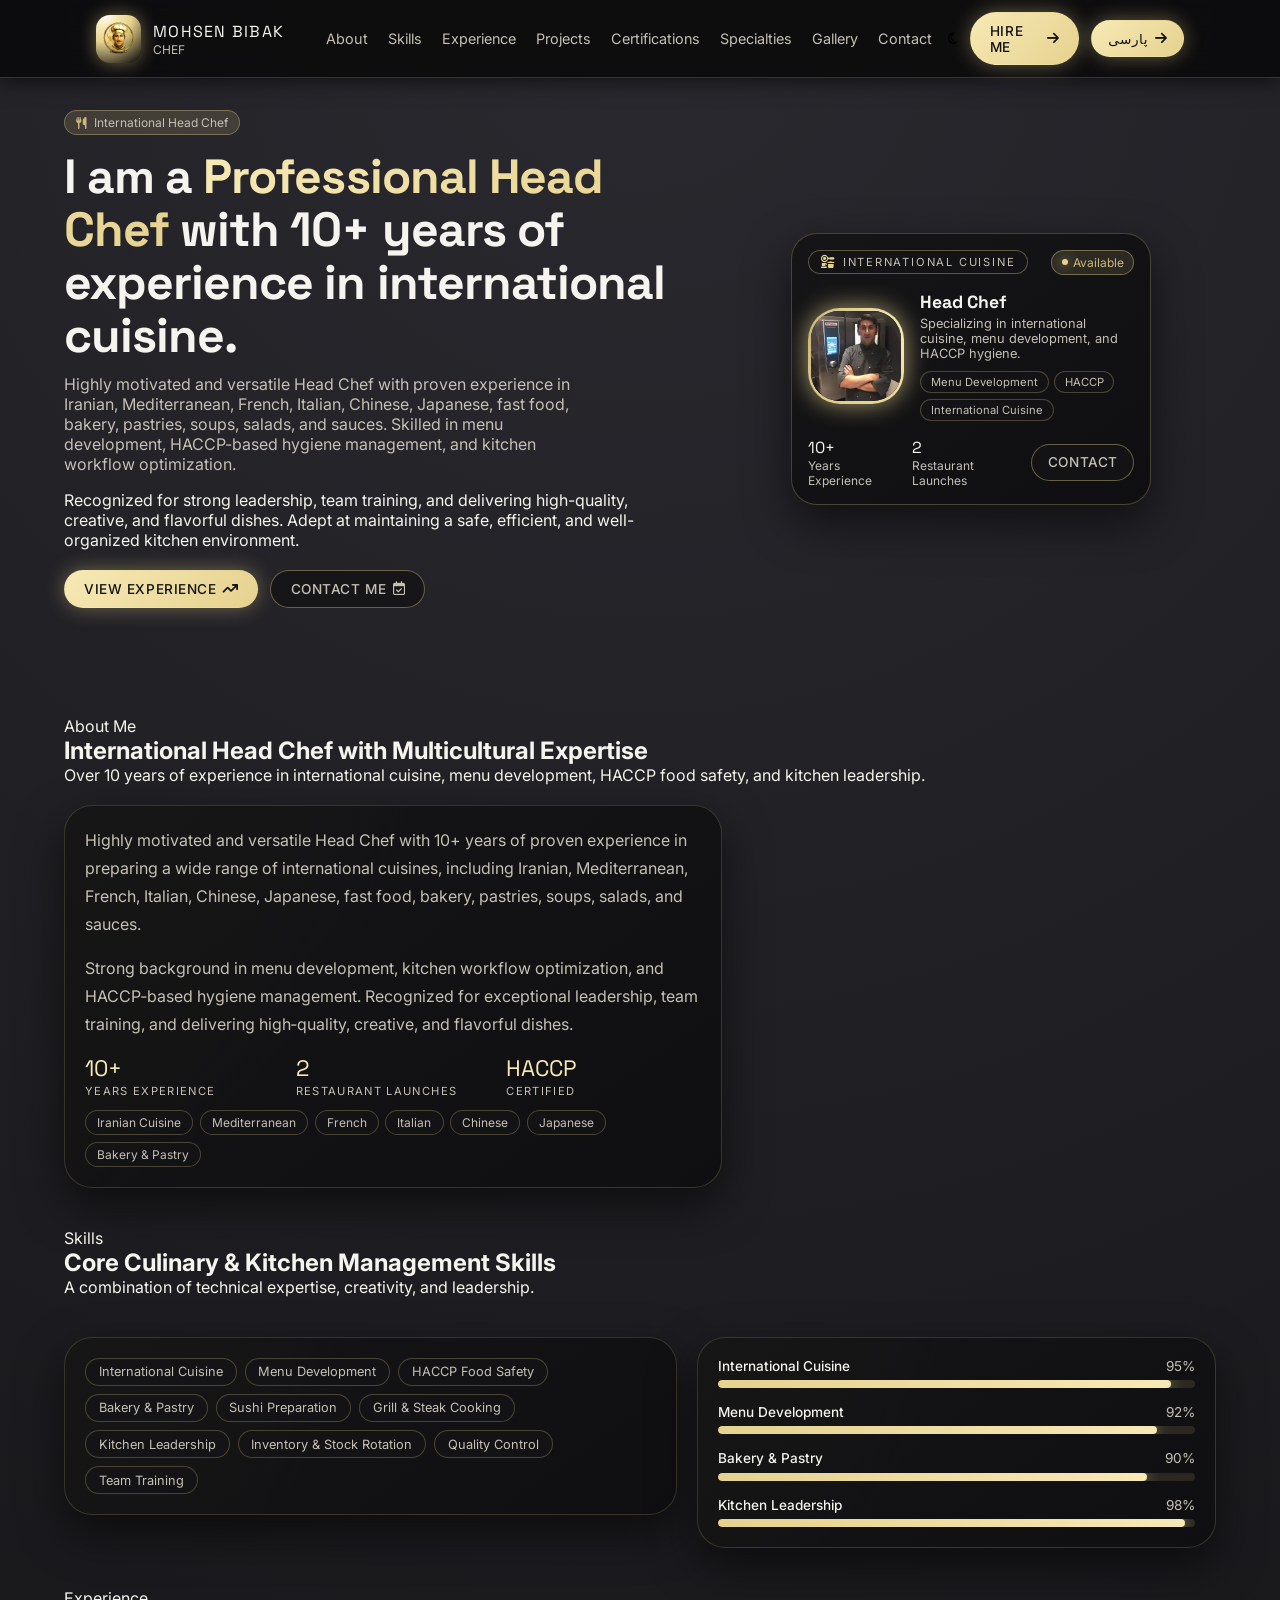
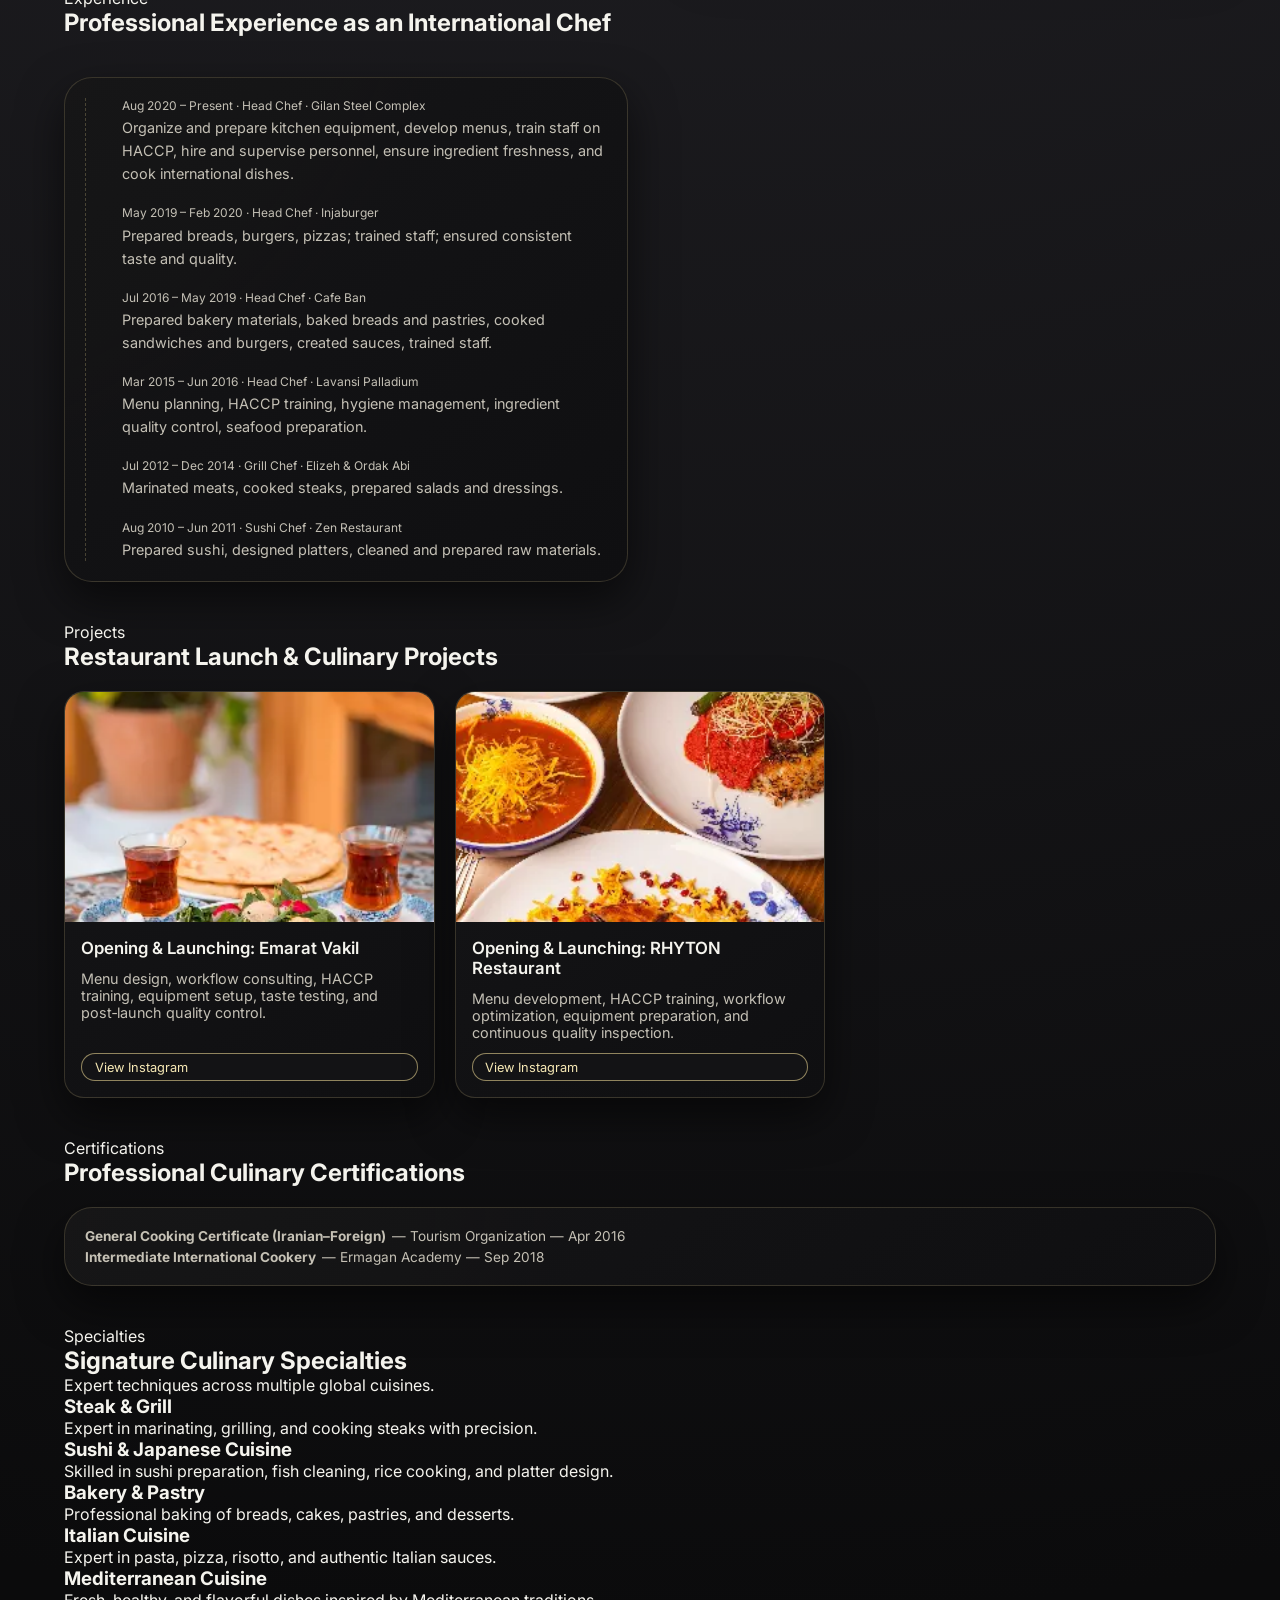
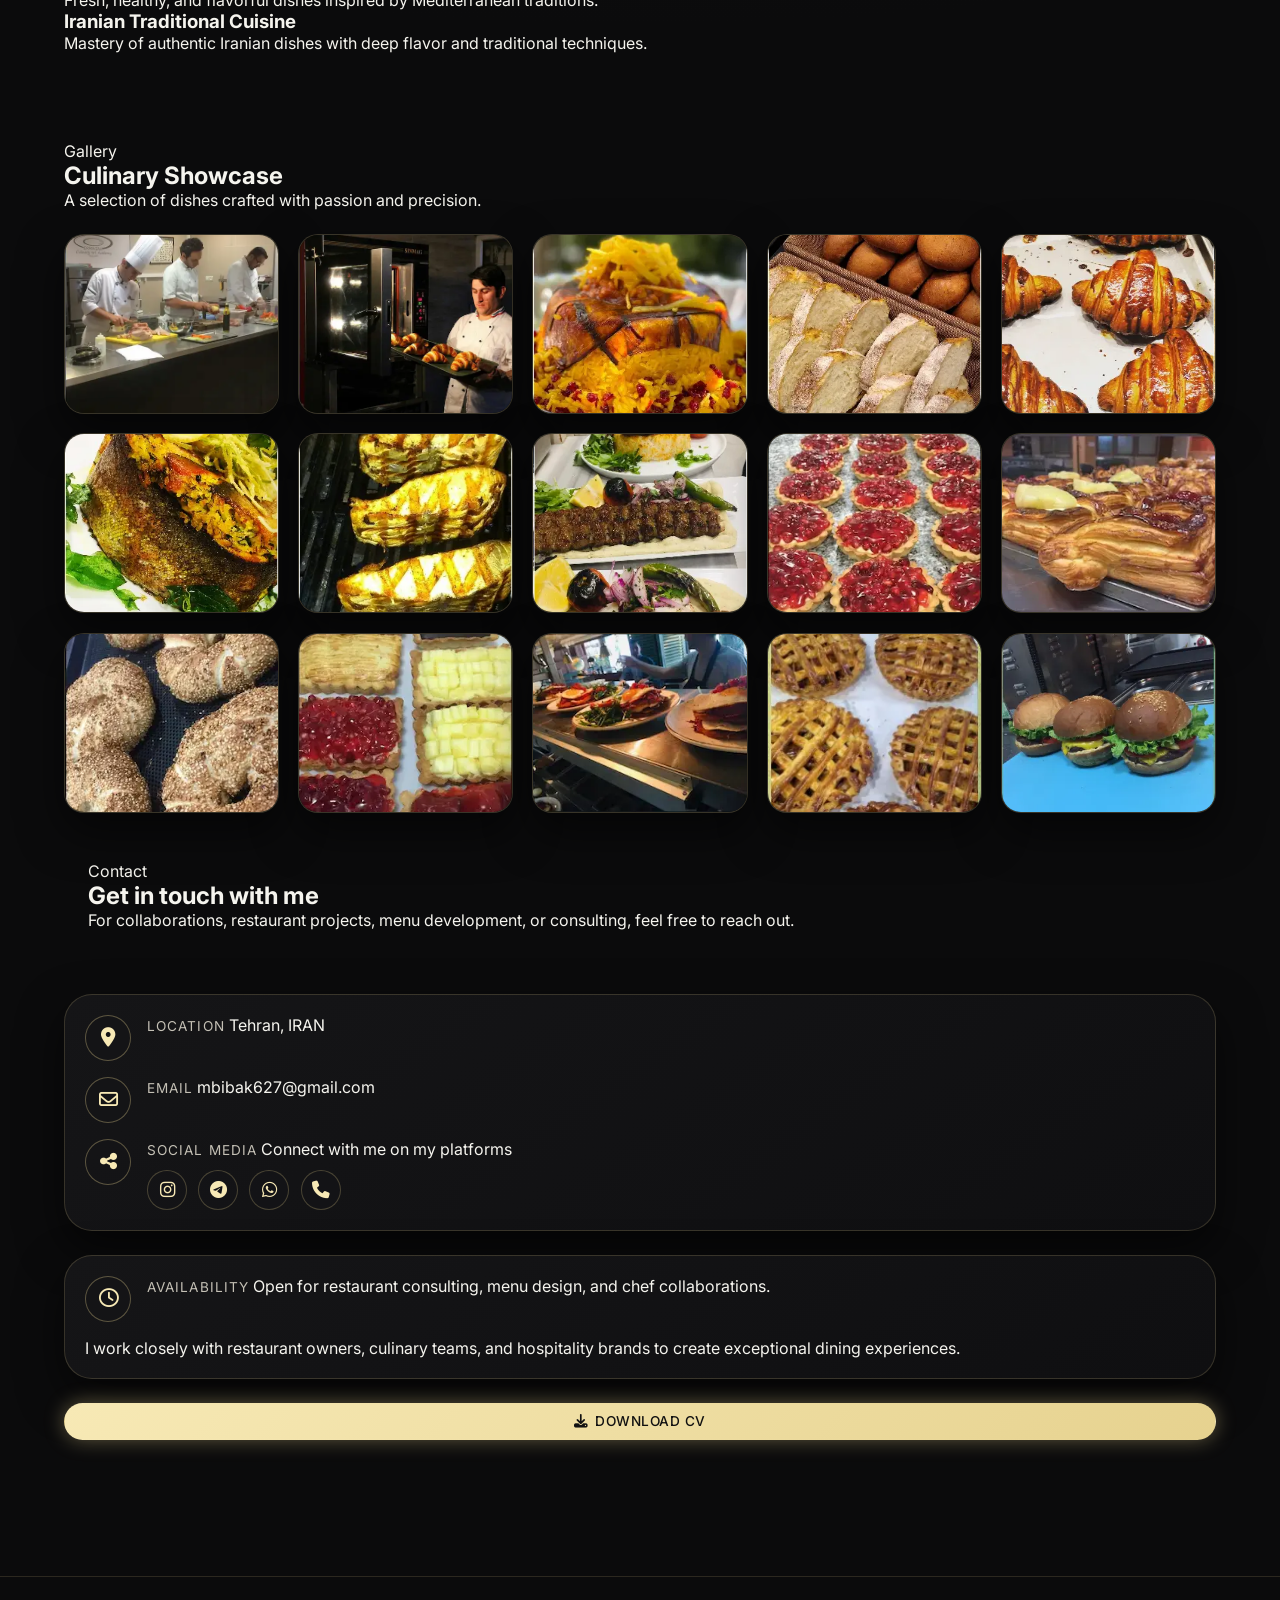
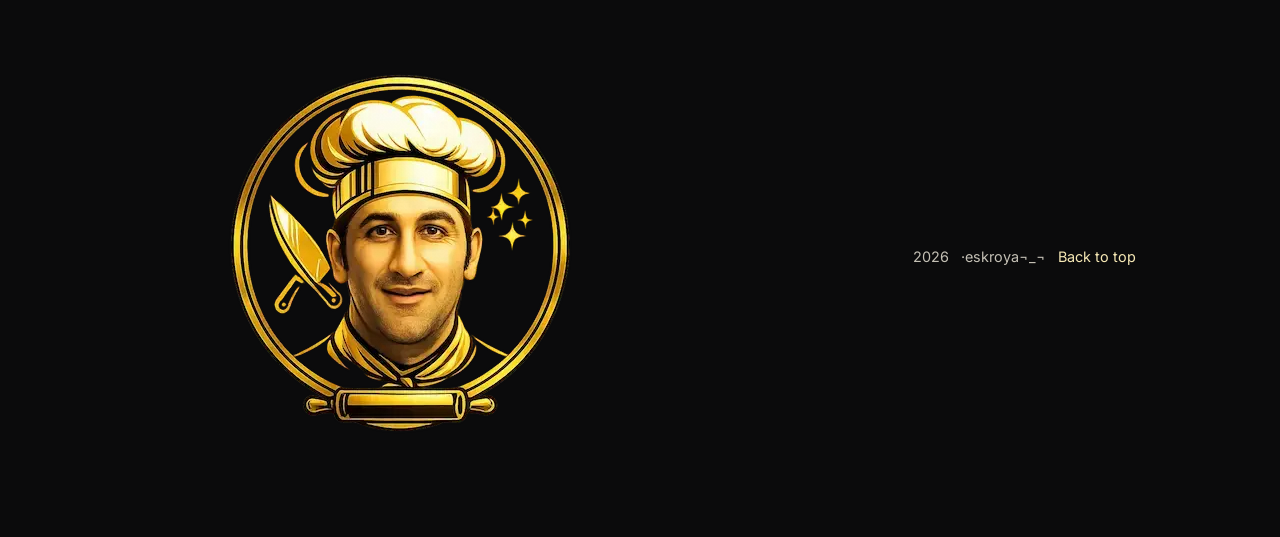
==== index.html @ fe9eca6e "Update index.html" ====
<html lang="en">
<head>
<meta charset="UTF-8" />
<link rel="icon" type="image/png" href="assets/p11.png">
<title>CHEF MOHSEN BIBAK</title>

<meta name="viewport" content="width=device-width, initial-scale=1" />
<meta name="description" content="Premium portfolio of a royaesk, UI/UX Designer, and creative developer focused on high-end digital experiences." />
<link rel="preconnect" href="https://fonts.googleapis.com">
<link rel="preconnect" href="https://fonts.gstatic.com" crossorigin>
<link href="https://fonts.googleapis.com/css2?family=Space+Grotesk:wght@400;500;600;700&family=Inter:wght@400;500;600&display=swap" rel="stylesheet">
<link rel="stylesheet" href="https://cdnjs.cloudflare.com/ajax/libs/font-awesome/6.5.1/css/all.min.css" integrity="sha512-DTOQO9RWCH3ppGqcWaEA1BIZOC6xxalwEsw9c2QQeAIftl+Vegovlnee1c9QX4TctnWMn13TZye+giMm8e2LwA==" crossorigin="anonymous" referrerpolicy="no-referrer" />
<link rel="stylesheet" href="index.css">

</head>
<body>
<header class="header">
  <nav class="nav-inner" aria-label="Primary navigation">

    <!-- Brand --><!DOCTYPE html>
   <a href="#top" class="brand">
  <div class="brand-mark">
   <img src="assets/p10.webp" alt="Project Image">
  </div>
  <div class="brand-text">
    <span class="brand-name">Mohsen Bibak</span>
    <span class="brand-role">CHEF</span>
  </div>
</a>


    <!-- Desktop Navigation -->
    <div class="nav-links">
      <a href="#about">About</a>
      <a href="#skills">Skills</a>
      <a href="#experience">Experience</a>
      <a href="#projects">Projects</a>
      <a href="#certifications">Certifications</a>
      <a href="#specialties">Specialties</a>
      <a href="#gallery">Gallery</a>
      <a href="#contact">Contact</a>
    </div>

    <!-- Desktop CTA -->
       <div class="nav-cta">
  <button class="theme-toggle" type="button" aria-label="Toggle theme">
    <i class="fa-regular fa-moon"></i>
  </button>

  <a href="#contact" class="btn btn-primary">
    <span>hire me</span>
    <i class="fa-solid fa-arrow-right"></i>
  </a>

  <a href="indexp.html" class="btn btn-primary">
    <span>پارسی</span>
    <i class="fa-solid fa-arrow-right"></i>
  </a>
</div>


    <!-- Mobile Hamburger -->
  <button class="hamburger" type="button" aria-label="Toggle navigation menu">
  <span></span>
</button>

  </nav>

  <!-- Mobile Menu -->
  <div class="mobile-menu" aria-hidden="true">
    <a href="indexp.html">پارسی<i class="fa-solid fa-globe"></i></a>
    <a href="#about">About me<i class="fa-regular fa-user"></i></a>
    <a href="#skills">Skills <i class="fa-solid fa-wand-magic-sparkles"></i></a>
    <a href="#experience">experience <i class="fa-regular fa-clock"></i></a>
    <a href="#projects">project <i class="fa-regular fa-window-maximize"></i></a>
    <a href="#certifications">Certifications <i class="fa-solid fa-layer-group"></i></a>
    <a href="#specialties">Specialties <i class="fa-regular fa-comment-dots"></i></a>
    <a href="#gallery">gallery <i class="fa-regular fa-images"></i></a>
    <a href="#contact">Contact <i class="fa-regular fa-paper-plane"></i></a>

    <button class="btn btn-outline" type="button" onclick="document.getElementById('contact').scrollIntoView({behavior:'smooth'})">
      <span>Book a Project Call</span>
      <i class="fa-solid fa-arrow-right"></i>
    </button>
    
  </div>
</header>


<!-- ============================
     HERO SECTION
============================= -->

<section id="hero" class="hero">
  <div class="page-shell">

    <div class="hero-grid">

      <!-- Hero Text -->
      <div class="hero-copy reveal">

        <div class="hero-eyebrow">
          <i class="fa-solid fa-utensils"></i>
          <span>International Head Chef</span>
        </div>

        <h1 class="hero-title">
          I am a <span class="highlight">Professional Head Chef</span> with 10+ years of experience in international cuisine.
        </h1>

        <p class="hero-subtitle">
          Highly motivated and versatile Head Chef with proven experience in Iranian, Mediterranean, French, Italian, Chinese, Japanese, fast food, bakery, pastries, soups, salads, and sauces. Skilled in menu development, HACCP-based hygiene management, and kitchen workflow optimization.
        </p>

        <p class="hero-description">
          Recognized for strong leadership, team training, and delivering high-quality, creative, and flavorful dishes. Adept at maintaining a safe, efficient, and well-organized kitchen environment.
        </p>

        <div class="hero-actions">
          <a href="#experience" class="btn btn-primary">
            View Experience
            <i class="fa-solid fa-arrow-trend-up"></i>
          </a>

          <a href="#contact" class="btn btn-outline">
            Contact Me
            <i class="fa-regular fa-calendar-check"></i>
          </a>
        </div>

      </div>

      <!-- Hero Card -->
      <div class="hero-visual reveal">
        <div class="hero-card">

          <div class="hero-card-header">
            <div class="hero-card-badge">
              <i class="fa-solid fa-kitchen-set"></i>
              <span>International Cuisine</span>
            </div>

            <div class="hero-card-status">
              <span class="hero-card-status-dot"></span>
              <span>Available</span>
            </div>
          </div>

          <div class="hero-card-body">
            <div class="hero-avatar-wrap">
              <div class="hero-avatar-inner">
        <a href="assets/mohsen.webp" class="lightbox">
  <img src="assets/mohsen.webp" alt="Chef Portrait">
</a>


              </div>
            </div>

            <div class="hero-card-info">
              <h2>Head Chef</h2>
              <p>Specializing in international cuisine, menu development, and HACCP hygiene.</p>

              <div class="hero-card-tags">
                <span class="chip">Menu Development</span>
                <span class="chip">HACCP</span>
                <span class="chip">International Cuisine</span>
              </div>
            </div>
          </div>

          <div class="hero-card-footer">
            <div class="hero-card-metrics">
              <div class="hero-card-metric">
                <span class="value">10+</span>
                Years Experience
              </div>
              <div class="hero-card-metric">
                <span class="value">2</span>
                Restaurant Launches
              </div>
            </div>

            <button class="btn btn-outline" onclick="document.getElementById('contact').scrollIntoView({behavior:'smooth'})">
              Contact
            </button>
          </div>

        </div>
      </div>

    </div>
  </div>
</section>
<!-- ============================
     ABOUT SECTION
============================= -->

<section id="about" class="section about">
  <div class="page-shell">

    <div class="section-header reveal">
      <div class="section-label">About Me</div>
      <h2 class="section-title">International Head Chef with Multicultural Expertise</h2>
      <p class="section-subtitle">
        Over 10 years of experience in international cuisine, menu development, HACCP food safety, and kitchen leadership.
      </p>
    </div>

    <div class="about-grid">

      <article class="card reveal">
        <p class="about-text">
          Highly motivated and versatile Head Chef with 10+ years of proven experience in preparing a wide range of international cuisines, including Iranian, Mediterranean, French, Italian, Chinese, Japanese, fast food, bakery, pastries, soups, salads, and sauces.
        </p>

        <p class="about-text">
          Strong background in menu development, kitchen workflow optimization, and HACCP‑based hygiene management. Recognized for exceptional leadership, team training, and delivering high‑quality, creative, and flavorful dishes.
        </p>

        <div class="about-highlights">
          <div class="about-highlight">
            <span class="value">10+</span>
            <span class="label">Years Experience</span>
          </div>

          <div class="about-highlight">
            <span class="value">2</span>
            <span class="label">Restaurant Launches</span>
          </div>

          <div class="about-highlight">
            <span class="value">HACCP</span>
            <span class="label">Certified</span>
          </div>
        </div>

        <div class="about-pill-list">
          <span class="about-pill">Iranian Cuisine</span>
          <span class="about-pill">Mediterranean</span>
          <span class="about-pill">French</span>
          <span class="about-pill">Italian</span>
          <span class="about-pill">Chinese</span>
          <span class="about-pill">Japanese</span>
          <span class="about-pill">Bakery & Pastry</span>
        </div>
      </article>

    </div>
  </div>
</section>


<!-- ============================
     SKILLS SECTION
============================= -->

<section id="skills" class="section skills">
  <div class="page-shell">

    <div class="section-header reveal">
      <div class="section-label">Skills</div>
      <h2 class="section-title">Core Culinary & Kitchen Management Skills</h2>
      <p class="section-subtitle">A combination of technical expertise, creativity, and leadership.</p>
    </div>

    <div class="skills-grid">

      <!-- Skill Tags -->
      <div class="card reveal">
        <div class="skills-tags">
          <span class="skill-tag">International Cuisine</span>
          <span class="skill-tag">Menu Development</span>
          <span class="skill-tag">HACCP Food Safety</span>
          <span class="skill-tag">Bakery & Pastry</span>
          <span class="skill-tag">Sushi Preparation</span>
          <span class="skill-tag">Grill & Steak Cooking</span>
          <span class="skill-tag">Kitchen Leadership</span>
          <span class="skill-tag">Inventory & Stock Rotation</span>
          <span class="skill-tag">Quality Control</span>
          <span class="skill-tag">Team Training</span>
        </div>
      </div>

      <!-- Skill Bars -->
      <div class="card reveal">
        <div class="skills-bars">

          <div class="skill-bar">
            <div class="skill-bar-header">
              <span class="name">International Cuisine</span>
              <span>95%</span>
            </div>
            <div class="skill-bar-track">
              <div class="skill-bar-fill" style="--value:95%;"></div>
            </div>
          </div>

          <div class="skill-bar">
            <div class="skill-bar-header">
              <span class="name">Menu Development</span>
              <span>92%</span>
            </div>
            <div class="skill-bar-track">
              <div class="skill-bar-fill" style="--value:92%;"></div>
            </div>
          </div>

          <div class="skill-bar">
            <div class="skill-bar-header">
              <span class="name">Bakery & Pastry</span>
              <span>90%</span>
            </div>
            <div class="skill-bar-track">
              <div class="skill-bar-fill" style="--value:90%;"></div>
            </div>
          </div>

          <div class="skill-bar">
            <div class="skill-bar-header">
              <span class="name">Kitchen Leadership</span>
              <span>98%</span>
            </div>
            <div class="skill-bar-track">
              <div class="skill-bar-fill" style="--value:98%;"></div>
            </div>
          </div>

        </div>
      </div>

    </div>
  </div>
</section>

<!-- ============================
     EXPERIENCE SECTION
============================= -->

<section id="experience" class="section experience">
  <div class="page-shell">

    <div class="section-header reveal">
      <div class="section-label">Experience</div>
      <h2 class="section-title">Professional Experience as an International Chef</h2>
    </div>

    <div class="experience-layout">

      <div class="card reveal">
        <div class="timeline">

          <div class="timeline-item">
            <div class="timeline-meta">Aug 2020 – Present · Head Chef · Gilan Steel Complex</div>
            <div class="timeline-body">
              Organize and prepare kitchen equipment, develop menus, train staff on HACCP, hire and supervise personnel, ensure ingredient freshness, and cook international dishes.
            </div>
          </div>

          <div class="timeline-item">
            <div class="timeline-meta">May 2019 – Feb 2020 · Head Chef · Injaburger</div>
            <div class="timeline-body">
              Prepared breads, burgers, pizzas; trained staff; ensured consistent taste and quality.
            </div>
          </div>

          <div class="timeline-item">
            <div class="timeline-meta">Jul 2016 – May 2019 · Head Chef · Cafe Ban</div>
            <div class="timeline-body">
              Prepared bakery materials, baked breads and pastries, cooked sandwiches and burgers, created sauces, trained staff.
            </div>
          </div>

          <div class="timeline-item">
            <div class="timeline-meta">Mar 2015 – Jun 2016 · Head Chef · Lavansi Palladium</div>
            <div class="timeline-body">
              Menu planning, HACCP training, hygiene management, ingredient quality control, seafood preparation.
            </div>
          </div>

          <div class="timeline-item">
            <div class="timeline-meta">Jul 2012 – Dec 2014 · Grill Chef · Elizeh & Ordak Abi</div>
            <div class="timeline-body">
              Marinated meats, cooked steaks, prepared salads and dressings.
            </div>
          </div>

          <div class="timeline-item">
            <div class="timeline-meta">Aug 2010 – Jun 2011 · Sushi Chef · Zen Restaurant</div>
            <div class="timeline-body">
              Prepared sushi, designed platters, cleaned and prepared raw materials.
            </div>
          </div>

        </div>
      </div>

    </div>
  </div>
</section>


<!-- ============================
     PROJECTS SECTION
============================= -->

<section id="projects" class="section projects">
  <div class="page-shell">

    <div class="section-header reveal">
      <div class="section-label">Projects</div>
      <h2 class="section-title">Restaurant Launch & Culinary Projects</h2>
    </div>

    <div class="projects-grid reveal-stagger">

      <article class="project-card">
        <div class="project-media">
          <img src="assets/vakil.webp" alt="Project Image">
        </div>
        <div class="project-body">
          <h3 class="project-title">Opening & Launching: Emarat Vakil</h3>
          <p class="project-desc">
            Menu design, workflow consulting, HACCP training, equipment setup, taste testing, and post‑launch quality control.
          </p>
          <a href="https://www.instagram.com/emaratvakil?utm_source=ig_web_button_share_sheet&igsh=ZDNlZDc0MzIxNw==" target="_blank" class="project-btn primary">View Instagram</a>
        </div>
      </article>

      <article class="project-card">
        <div class="project-media">
          <img src="assets/reyton.webp" alt="Project Image">
        </div>
        <div class="project-body">
          <h3 class="project-title">Opening & Launching: RHYTON Restaurant</h3>
          <p class="project-desc">
            Menu development, HACCP training, workflow optimization, equipment preparation, and continuous quality inspection.
          </p>
          <a href="https://instagram.com/rhytonrestaurant?igshid=YmMyMTA2M2Y=" target="_blank" class="project-btn primary">View Instagram</a>
        </div>
      </article>

    </div>
  </div>
</section>


<!-- ============================
     CERTIFICATIONS SECTION
============================= -->

<section id="certifications" class="section certifications">
  <div class="page-shell">

    <div class="section-header reveal">
      <div class="section-label">Certifications</div>
      <h2 class="section-title">Professional Culinary Certifications</h2>
    </div>

    <div class="card reveal">
      <ul class="certification-list">
        <li>
          <strong>General Cooking Certificate (Iranian–Foreign)</strong> — Tourism Organization — Apr 2016
        </li>
        <li>
          <strong>Intermediate International Cookery</strong> — Ermagan Academy — Sep 2018
        </li>
      </ul>
    </div>

  </div>
</section>


<!-- ============================
     SPECIALTIES SECTION
============================= -->

<section id="specialties" class="section specialties">
  <div class="page-shell">

    <div class="section-header reveal">
      <div class="section-label">Specialties</div>
      <h2 class="section-title">Signature Culinary Specialties</h2>
      <p class="section-subtitle">Expert techniques across multiple global cuisines.</p>
    </div>

    <div class="specialties-grid">

      <div class="specialty-card">
        <h3>Steak & Grill</h3>
        <p>Expert in marinating, grilling, and cooking steaks with precision.</p>
      </div>

      <div class="specialty-card">
        <h3>Sushi & Japanese Cuisine</h3>
        <p>Skilled in sushi preparation, fish cleaning, rice cooking, and platter design.</p>
      </div>

      <div class="specialty-card">
        <h3>Bakery & Pastry</h3>
        <p>Professional baking of breads, cakes, pastries, and desserts.</p>
      </div>

      <div class="specialty-card">
        <h3>Italian Cuisine</h3>
        <p>Expert in pasta, pizza, risotto, and authentic Italian sauces.</p>
      </div>

      <div class="specialty-card">
        <h3>Mediterranean Cuisine</h3>
        <p>Fresh, healthy, and flavorful dishes inspired by Mediterranean traditions.</p>
      </div>

      <div class="specialty-card">
        <h3>Iranian Traditional Cuisine</h3>
        <p>Mastery of authentic Iranian dishes with deep flavor and traditional techniques.</p>
      </div>

    </div>
  </div>
</section>


<!-- ============================
     GALLERY SECTION
============================= -->

<section id="gallery" class="section gallery">
 <div class="reveal">
 <div class="page-shell">

    <div class="section-header reveal">
      <div class="section-label">Gallery</div>
      <h2 class="section-title">Culinary Showcase</h2>
      <p class="section-subtitle">A selection of dishes crafted with passion and precision.</p>
    </div>

  <div class="gallery-grid reveal-stagger">
  <img src="assets/p13.webp" loading="lazy" class="gallery-img" alt="Dish">
  <img src="assets/p5.webp" loading="lazy" class="gallery-img" alt="Dish">
  <img src="assets/p1.webp" loading="lazy" class="gallery-img" alt="Dish">
  <img src="assets/p2.webp" loading="lazy" class="gallery-img" alt="Dish">
  <img src="assets/p3.webp" loading="lazy" class="gallery-img" alt="Dish">
  <img src="assets/p4.webp" loading="lazy" class="gallery-img" alt="Dish">
  <img src="assets/p6.webp" loading="lazy" class="gallery-img" alt="Dish">
  <img src="assets/p7.webp" loading="lazy" class="gallery-img" alt="Dish">
  <img src="assets/p14.webp" loading="lazy" class="gallery-img" alt="Dish">
  <img src="assets/p16.webp" loading="lazy" class="gallery-img" alt="Dish">
  <img src="assets/p17.webp" loading="lazy" class="gallery-img" alt="Dish">
  <img src="assets/p18.webp" loading="lazy" class="gallery-img" alt="Dish">
  <img src="assets/p19.webp" loading="lazy" class="gallery-img" alt="Dish">
  <img src="assets/p20.webp" loading="lazy" class="gallery-img" alt="Dish">
  <img src="assets/p21.webp" loading="lazy" class="gallery-img" alt="Dish">
</div>


<!-- ============================
     CONTACT SECTION
============================= -->

<section id="contact" class="section contact">
  <div class="page-shell">

    <div class="section-header reveal">
      <div class="section-label">Contact</div>
      <h2 class="section-title">Get in touch with me</h2>
      <p class="section-subtitle">
        For collaborations, restaurant projects, menu development, or consulting, feel free to reach out.
      </p>
    </div>

    <div class="contact-layout">

      <!-- Contact Form 
      <div class="contact-form-card reveal">
        <div class="contact-form-inner">
          <form class="form-grid" autocomplete="on">

            <div class="field">
              <input id="name" name="name" type="text" placeholder=" " required>
              <label for="name">Your name</label>
            </div>

            <div class="field">
              <input id="email" name="email" type="email" placeholder=" " required>
              <label for="email">Email address</label>
            </div>

            <div class="field">
              <textarea id="message" name="message" placeholder=" " required></textarea>
              <label for="message">Your message</label>
            </div>

            <button class="btn btn-primary" type="submit">
              <span>Send message</span>
              <i class="fa-regular fa-paper-plane"></i>
            </button>

            <p class="contact-hint">I usually respond within 24 hours.</p>

          </form>-->
        </div>
      </div>

      <!-- Contact Info -->
      <aside class="contact-side reveal-stagger">

        <div class="contact-card">
          <div class="contact-row">
            <div class="contact-icon">
              <i class="fa-solid fa-location-dot"></i>
            </div>
            <div class="contact-row-main">
              <span class="label">Location</span>
              <span class="value">Tehran, IRAN</span>
            </div>
          </div>

          <div class="contact-row">
            <div class="contact-icon">
              <i class="fa-regular fa-envelope"></i>
            </div>
            <div class="contact-row-main">
              <span class="label">Email</span>
              <span class="value">mbibak627@gmail.com</span>
            </div>
          </div>

          <div class="contact-row">
            <div class="contact-icon">
              <i class="fa-solid fa-share-nodes"></i>
            </div>
            <div class="contact-row-main">
              <span class="label">Social Media</span>
              <span class="value">Connect with me on my platforms</span>

              <div class="social-links">
                <a class="social-link" href="https://instagram.com/m.o.h.s.e.n.b7097" target="_blank">
                  <i class="fa-brands fa-instagram"></i>
                </a>

                <a class="social-link" href="https://t.me/Herrbibak" target="_blank">
                  <i class="fa-brands fa-telegram"></i>
                </a>

                <a class="social-link" href="https://wa.me/+989113622942" target="_blank">
                  <i class="fa-brands fa-whatsapp"></i>
                </a>

                <a class="social-link" href="tel:+989113622942">
                  <i class="fa-solid fa-phone"></i>
                </a>
              </div>
            </div>
          </div>
        </div>

        <div class="contact-card">
          <div class="contact-row">
            <div class="contact-icon">
              <i class="fa-regular fa-clock"></i>
            </div>
            <div class="contact-row-main">
              <span class="label">Availability</span>
              <span class="value">Open for restaurant consulting, menu design, and chef collaborations.</span>
            </div>
          </div>

          <p>
            I work closely with restaurant owners, culinary teams, and hospitality brands to create exceptional dining experiences.
          </p>
        </div>
           
            <a href="assets/your-cv-file.pdf.pdf" download class="btn btn-primary">
              <i class="fa-solid fa-download"></i>
             download cv
           </a>
      </aside>

    </div>
  </div>
</section>


<!-- ============================
     FOOTER SECTION
============================= -->
<footer class="footer">
  <div class="footer-inner">

    <div class="footer-brand">
      <div class="footer-logo">
        <img src="assets/p10.webp" alt="Chef Mohsen Bibak Logo">
      </div>

    </div>

    <div class="footer-links">
      <span id="year"></span>
      <span>·eskroya¬_¬</span>
      <a href="#hero">Back to top</a>
    </div>

  </div>
</footer>
</div>
<script>
(function () {

  /* ============================
       ELEMENTS
  ============================ */
  const nav = document.querySelector('.nav-inner');
  const mobileMenu = document.querySelector('.mobile-menu');
  const hamburger = document.querySelector('.hamburger');
  const themeToggle = document.querySelector('.theme-toggle');
  const yearEl = document.getElementById('year');

  /* ============================
       YEAR AUTO UPDATE
  ============================ */
  if (yearEl) {
    yearEl.textContent = new Date().getFullYear();
  }

  /* ============================
       SMOOTH SCROLL
  ============================ */
  document.addEventListener('click', function (e) {
    const link = e.target.closest('a[href^="#"]');
    if (!link) return;

    const targetID = link.getAttribute('href');
    if (targetID.length <= 1) return;

    const section = document.querySelector(targetID);
    if (!section) return;

    e.preventDefault();
    section.scrollIntoView({ behavior: 'smooth', block: 'start' });

    // Close mobile menu after click
    if (mobileMenu.classList.contains('open')) {
      mobileMenu.classList.remove('open');
      hamburger.classList.remove('active');
      mobileMenu.setAttribute('aria-hidden', 'true');
    }
  });

  /* ============================
       NAVBAR SCROLL EFFECT
  ============================ */
  function handleScroll() {
    if (window.scrollY > 24) {
      nav.classList.add('scrolled');
    } else {
      nav.classList.remove('scrolled');
    }
  }
  window.addEventListener('scroll', handleScroll, { passive: true });
  handleScroll();

  /* ============================
       MOBILE MENU
  ============================ */
  if (hamburger && mobileMenu) {
    hamburger.addEventListener('click', () => {
      const isOpen = mobileMenu.classList.toggle('open');
      hamburger.classList.toggle('active', isOpen);
      mobileMenu.setAttribute('aria-hidden', String(!isOpen));
    });
  }

  /* ============================
       THEME TOGGLE (LIGHT MODE)
  ============================ */
  if (themeToggle) {
    themeToggle.addEventListener('click', () => {
      document.body.classList.toggle('light-theme');
      const icon = themeToggle.querySelector('i');

      if (document.body.classList.contains('light-theme')) {
        // Light theme palette
        document.documentElement.style.setProperty('--bg', '#f5f5fb');
        document.documentElement.style.setProperty('--bg-elevated', '#ffffff');
        document.documentElement.style.setProperty('--bg-soft', '#f0f1fc');
        document.documentElement.style.setProperty('--text', '#050712');
        document.documentElement.style.setProperty('--text-soft', '#5a6078');
        document.documentElement.style.setProperty('--border-subtle', 'rgba(5, 7, 18, 0.06)');

        icon.classList.remove('fa-moon');
        icon.classList.add('fa-sun');

      } else {
        // Metallic Cold Gold Dark Mode
        document.documentElement.style.setProperty('--bg', '#0b0b0c');
        document.documentElement.style.setProperty('--bg-elevated', '#151517');
        document.documentElement.style.setProperty('--bg-soft', '#222226');
        document.documentElement.style.setProperty('--text', '#f5f4ee');
        document.documentElement.style.setProperty('--text-soft', '#c4c0b5');
        document.documentElement.style.setProperty('--border-subtle', 'rgba(230, 210, 143, 0.18)');

        icon.classList.remove('fa-sun');
        icon.classList.add('fa-moon');
      }
    });
  }

  /* ============================
       SCROLL REVEAL
  ============================ */
  const revealEls = document.querySelectorAll('.reveal, .reveal-stagger');
  const skillFills = document.querySelectorAll('.skill-bar-fill');

  if ('IntersectionObserver' in window) {

    const revealObserver = new IntersectionObserver((entries) => {
      entries.forEach(entry => {
        if (entry.isIntersecting) {
          entry.target.classList.add('visible');

          if (entry.target.classList.contains('reveal-stagger')) {
            const children = entry.target.children;
            for (let i = 0; i < children.length; i++) {
              children[i].style.transitionDelay = `${i * 80}ms`;
            }
          }

          revealObserver.unobserve(entry.target);
        }
      });
    }, { threshold: 0.18 });

    revealEls.forEach(el => revealObserver.observe(el));

    const skillObserver = new IntersectionObserver((entries) => {
      entries.forEach(entry => {
        if (entry.isIntersecting) {
          entry.target.classList.add('visible');
          skillObserver.unobserve(entry.target);
        }
      });
    }, { threshold: 0.4 });

    skillFills.forEach(fill => skillObserver.observe(fill));

  } else {
    revealEls.forEach(el => el.classList.add('visible'));
    skillFills.forEach(fill => fill.classList.add('visible'));
  }

  /* ============================
       CONTACT FORM (FAKE SUBMIT)
  ============================ */
  const form = document.querySelector('.contact-form-card form');
  if (form) {
    form.addEventListener('submit', function (e) {
      e.preventDefault();

      const btn = form.querySelector('button[type="submit"]');
      const original = btn.innerHTML;

      btn.innerHTML = '<span>Message sent</span><i class="fa-regular fa-circle-check"></i>';
      btn.disabled = true;

      setTimeout(() => {
        btn.innerHTML = original;
        btn.disabled = false;
        form.reset();
      }, 2200);
    });
  }


document.addEventListener("DOMContentLoaded", () => {
  const elements = document.querySelectorAll(
    ".reveal, .reveal-left, .reveal-right, .reveal-zoom, .reveal-fade"
  );

  const observer = new IntersectionObserver(entries => {
    entries.forEach(entry => {
      if (entry.isIntersecting) {
        entry.target.classList.add("active");
      }
    });
  }, { threshold: 0.2 });

  elements.forEach(el => observer.observe(el));
});



})();
</script>
</body>
</html>
---- index.css ----
/* ============================
   1) ROOT — COLD METALLIC CHEF THEME
   ============================ */

:root {
  /* Backgrounds */
  --bg: #0b0b0c;
  --bg-elevated: #151517;
  --bg-soft: #222226;

  /* Cold Metallic Gold Accents */
  --accent: #e6d28f;              /* base metallic gold */
  --accent-strong: #f7e9b5;       /* highlight metallic */
  --accent-secondary: #c9b87a;    /* deeper metallic */
  --accent-soft: rgba(230, 210, 143, 0.18);
  --accent-shadow: #9d8f5a;

  /* Text */
  --text: #f5f4ee;
  --text-soft: #c4c0b5;

  /* Borders */
  --border-subtle: rgba(230, 210, 143, 0.18);

  /* Status */
  --danger: #d9534f;

  /* Radius */
  --radius-xs: 8px;
  --radius-sm: 14px;
  --radius-md: 20px;
  --radius-lg: 28px;
  --radius-pill: 999px;

  /* Shadows */
  --shadow-soft: 0 18px 45px rgba(0, 0, 0, 0.55);
  --shadow-glow: 0 0 40px rgba(230, 210, 143, 0.35);

  /* Spacing */
  --space-2: 0.5rem;
  --space-3: 0.75rem;
  --space-4: 1rem;
  --space-5: 1.25rem;
  --space-6: 1.5rem;
  --space-7: 1.75rem;
  --space-8: 2rem;
  --space-10: 2.5rem;
  --space-12: 3rem;

  /* Layout */
  --nav-height: 72px;

  /* Transitions */
  --transition-fast: 180ms ease-out;
  --transition-med: 260ms ease;
  --transition-slow: 420ms cubic-bezier(0.19, 1, 0.22, 1);
}
section {
  scroll-margin-top: calc(var(--nav-height) + 20px);
}



/* ============================
   2) RESET + GLOBAL
   ============================ */

* {
  margin: 0;
  padding: 0;
  box-sizing: border-box;
}

html {
  scroll-behavior: smooth;
  background: radial-gradient(circle at top, #2a292f 0, #0b0b0c 60%);
}

body {
  font-family: "Inter", system-ui, sans-serif;
  background: radial-gradient(circle at top, #2a292f 0, #0b0b0c 60%);
  color: var(--text);
  min-height: 100vh;
  -webkit-font-smoothing: antialiased;
  text-rendering: optimizeLegibility;
  overflow-x: hidden;
}

/* حذف افکت‌های نئونی قبلی */
body::before,
body::after {
  display: none !important;
}

/* ============================
   3) LINKS / IMAGES / BUTTONS
   ============================ */

a {
  color: inherit;
  text-decoration: none;
}

img {
  max-width: 100%;
  display: block;
}

button {
  font-family: inherit;
  border: none;
  cursor: pointer;
  background: none;
}

/* ============================
   4) PAGE WRAPPER
   ============================ */

.page-shell {
  max-width: 1120px;
  margin: 0 auto;
  padding: 0 var(--space-4) var(--space-10);
}

@media (min-width: 768px) {
  .page-shell {
    padding-inline: var(--space-6);
  }
}

@media (min-width: 1200px) {
  .page-shell {
    max-width: 1200px;
  }
}

/* ============================
   NAVBAR — CHEF METALLIC
   ============================ */

header {
  position: sticky;
  top: 0;
  z-index: 40;
  backdrop-filter: blur(14px);
  background: rgba(11, 11, 12, 0.92);
  border-bottom: 1px solid rgba(230, 210, 143, 0.2);
  box-shadow: 0 4px 18px rgba(0, 0, 0, 0.55);
}

.nav-inner {
  max-width: 1120px;
  margin: 0 auto;
  padding: var(--space-3) var(--space-4);
  display: flex;
  align-items: center;
  justify-content: space-between;
  gap: var(--space-4);
  transition: padding var(--transition-med), background var(--transition-med);
}

.nav-inner.scrolled {
  padding-block: 0.4rem;
  background: rgba(11, 11, 12, 0.98);
  box-shadow: 0 8px 28px rgba(0, 0, 0, 0.65);
}

.brand {
  display: flex;
  align-items: center;
  gap: var(--space-3);
}

.brand-mark {
  width: 48px;
  height: 48px;
  border-radius:  var(--radius-sm);;
  background: radial-gradient(circle at 20% 0%, #ffffff 0, var(--accent-strong) 18%, var(--accent) 45%, #0b0b0c 100%);
  display: flex;
  align-items: center;
  justify-content: center;
  color: #0b0b0c;
  font-weight: 700;
  font-size: 0.95rem;
  letter-spacing: 0.08em;
  box-shadow: 0 0 18px rgba(230, 210, 143, 0.45);
  position: relative;
  overflow: hidden;
}

.brand-mark::after {
  content: "";
  position: absolute;
  inset: 0;
  background: linear-gradient(135deg, rgba(255, 255, 255, 0.35), transparent 40%, transparent 60%, rgba(0, 0, 0, 0.35));
  mix-blend-mode: soft-light;
  opacity: 0.8;
}

.brand-name {
  font-family: "Space Grotesk", system-ui, sans-serif;
  font-size: 1rem;
  letter-spacing: 0.08em;
  text-transform: uppercase;
  color: var(--text);
}

.brand-role {
  font-size: 0.75rem;
  color: var(--text-soft);
}

.nav-links {
  display: none;
  align-items: center;
  gap: var(--space-5);
  font-size: 0.9rem;
}

.nav-links a {
  position: relative;
  color: var(--text-soft);
  padding-block: 0.25rem;
  transition: color var(--transition-fast);
}

.nav-links a:hover {
  color: var(--accent-strong);
}

.nav-links a::after {
  content: "";
  position: absolute;
  left: 0;
  bottom: -0.2rem;
  width: 0;
  height: 2px;
  border-radius: 999px;
  background: linear-gradient(90deg, var(--accent), var(--accent-strong));
  transition: width var(--transition-med);
}

.nav-links a:hover::after {
  width: 100%;
}

.nav-cta {
  display: none;
  align-items: center;
  gap: var(--space-3);
}

/* Buttons */

.btn {
  display: inline-flex;
  align-items: center;
  justify-content: center;
  gap: 0.4rem;
  padding: 0.6rem 1.2rem;
  border-radius: var(--radius-pill);
  font-size: 0.85rem;
  font-weight: 500;
  letter-spacing: 0.04em;
  text-transform: uppercase;
  border: 1px solid transparent;
  position: relative;
  overflow: hidden;
  transition: transform var(--transition-fast), box-shadow var(--transition-fast), background var(--transition-fast), border-color var(--transition-fast), color var(--transition-fast);
}

.btn-primary {
  background: linear-gradient(135deg, var(--accent-strong), var(--accent));
  color: #111111;
  box-shadow: 0 0 20px rgba(230, 210, 143, 0.4);
}

.btn-primary:hover {
  transform: translateY(-2px);
  box-shadow: 0 0 30px rgba(247, 233, 181, 0.6);
}

.btn-outline {
  border-color: rgba(230, 210, 143, 0.4);
  background: rgba(21, 21, 23, 0.85);
  color: var(--text-soft);
}

.btn-outline:hover {
  border-color: var(--accent);
  background: rgba(32, 32, 36, 0.95);
  color: var(--text);
}

/* Hamburger */

.hamburger {
  width: 42px;
  height: 42px;
  display: flex;
  align-items: center;
  justify-content: center;
  cursor: pointer;
  position: relative;
  background: #000; /* مشکی مات */
  border: 1px solid rgba(255, 215, 130, 0.25); /* طلایی سرد */
  border-radius: 6px;
}

.hamburger span {
  position: relative;
  width: 24px;
  height: 2px;
  background: #d7b56d; /* طلایی سرد */
  transition: 0.35s ease;
  box-shadow: 0 0 8px rgba(255, 220, 150, 0.6);
}

.hamburger span::before,
.hamburger span::after {
  content: "";
  position: absolute;
  left: 0;
  width: 24px;
  height: 2px;
  background: #d7b56d;
  transition: 0.35s ease;
  box-shadow: 0 0 8px rgba(255, 220, 150, 0.6);
}

.hamburger span::before {
  top: -7px;
}

.hamburger span::after {
  top: 7px;
}

/* حالت فعال */
.hamburger.active span {
  background: transparent;
  box-shadow: none;
}

.hamburger.active span::before {
  top: 0;
  transform: rotate(45deg);
  animation: goldPulse 0.4s ease;
}

.hamburger.active span::after {
  top: 0;
  transform: rotate(-45deg);
  animation: goldPulse 0.4s ease;
}

/* انیمیشن نور طلایی سرد */
@keyframes goldPulse {
  0%   { box-shadow: 0 0 6px rgba(255, 220, 150, 0.4); }
  50%  { box-shadow: 0 0 16px rgba(255, 220, 150, 0.9); }
  100% { box-shadow: 0 0 8px rgba(255, 220, 150, 0.6); }
}


/* Mobile menu */

.mobile-menu {
  position: fixed;
  inset: var(--nav-height) var(--space-4) auto var(--space-4);
  border-radius: var(--radius-lg);
  background: rgba(21, 21, 23, 0.98);
  border: 1px solid rgba(230, 210, 143, 0.25);
  box-shadow: var(--shadow-soft);
  padding: var(--space-4);
  display: flex;
  flex-direction: column;
  gap: var(--space-3);
  transform-origin: top right;
  transform: scale(0.96) translateY(-8px);
  opacity: 0;
  pointer-events: none;
  transition: opacity var(--transition-med), transform var(--transition-med);
}

.mobile-menu.open {
  opacity: 1;
  pointer-events: auto;
  transform: scale(1) translateY(0);
}

.mobile-menu a {
  padding: 0.6rem 0.4rem;
  border-radius: var(--radius-sm);
  color: var(--text-soft);
  display: flex;
  align-items: center;
  justify-content: space-between;
  font-size: 0.9rem;
  transition: background var(--transition-fast), color var(--transition-fast);
}

.mobile-menu a:hover {
  background: rgba(230, 210, 143, 0.12);
  color: var(--accent-strong);
}

.mobile-menu .btn {
  margin-top: var(--space-2);
  width: 100%;
  justify-content: center;
}

@media (min-width: 768px) {
  .nav-links {
    display: flex;
  }

  .nav-cta {
    display: flex;
  }

  .hamburger {
    display: none;
  }

  .mobile-menu {
    display: none;
  }
}

/* ============================
   HERO — CHEF METALLIC
   ============================ */

.hero {
  padding-top: var(--space-8);
  padding-bottom: var(--space-12);
}

.hero-grid {
  display: grid;
  gap: var(--space-8);
}

@media (min-width: 900px) {
  .hero-grid {
    grid-template-columns: minmax(0, 1.4fr) minmax(0, 1.1fr);
    align-items: center;
    gap: var(--space-10);
  }
}

.hero-eyebrow {
  display: inline-flex;
  align-items: center;
  gap: 0.4rem;
  padding: 0.25rem 0.7rem;
  border-radius: var(--radius-pill);
  border: 1px solid rgba(230, 210, 143, 0.35);
  background: rgba(230, 210, 143, 0.15);
  color: var(--accent-secondary);
  font-size: 0.75rem;
  margin-bottom: var(--space-4);
}

.hero-eyebrow span {
  color: var(--text-soft);
}

.hero-title {
  font-family: "Space Grotesk", system-ui, sans-serif;
  font-size: 2.4rem;
  line-height: 1.1;
  letter-spacing: -0.02em;
  margin-bottom: var(--space-3);
  color: var(--text);
}

.hero-title span.highlight {
  background: linear-gradient(120deg, var(--accent-strong), var(--accent));
  -webkit-background-clip: text;
  color: transparent;
}

@media (min-width: 768px) {
  .hero-title {
    font-size: 3rem;
  }
}

.hero-subtitle {
  font-size: 1rem;
  color: var(--text-soft);
  max-width: 32rem;
  margin-bottom: var(--space-4);
}

.hero-typing {
  font-size: 0.9rem;
  color: var(--accent-secondary);
  display: inline-flex;
  align-items: center;
  gap: 0.4rem;
  margin-bottom: var(--space-5);
}

.hero-typing span.label {
  font-size: 0.75rem;
  letter-spacing: 0.18em;
  text-transform: uppercase;
  color: var(--text-soft);
}

.hero-typing span.text {
  font-family: "Space Grotesk", system-ui, sans-serif;
  white-space: nowrap;
}

.hero-typing span.cursor {
  width: 1px;
  height: 1.1em;
  background: var(--accent-secondary);
  display: inline-block;
  animation: blink 1.1s steps(2, start) infinite;
}

@keyframes blink {
  0%, 49% { opacity: 1; }
  50%, 100% { opacity: 0; }
}

.hero-actions {
  display: flex;
  flex-wrap: wrap;
  gap: var(--space-3);
  margin-bottom: var(--space-5);
  margin-top: 20px;
}

.hero-meta {
  display: flex;
  flex-wrap: wrap;
  gap: var(--space-4);
  font-size: 0.8rem;
  color: var(--text-soft);
}

.hero-meta-item {
  display: flex;
  align-items: center;
  gap: 0.4rem;
}

.hero-meta-item i {
  color: var(--accent);
  font-size: 0.9rem;
}

.hero-visual {
  position: relative;
  min-height: 260px;
}

.hero-card {
  position: relative;
  border-radius: 26px;
  padding: var(--space-4);
  background: linear-gradient(145deg, #151517, #0f0f11);
  border: 1px solid rgba(230, 210, 143, 0.25);
  box-shadow: var(--shadow-soft);
  overflow: hidden;
  max-width: 360px;
  margin-inline: auto;
}

.hero-card::before {
  display: none;
}

.hero-card-header {
  display: flex;
  align-items: center;
  justify-content: space-between;
  margin-bottom: var(--space-4);
}

.hero-card-badge {
  padding: 0.25rem 0.7rem;
  border-radius: var(--radius-pill);
  background: rgba(21, 21, 23, 0.9);
  border: 1px solid rgba(230, 210, 143, 0.35);
  font-size: 0.7rem;
  letter-spacing: 0.16em;
  text-transform: uppercase;
  color: var(--text-soft);
  display: inline-flex;
  align-items: center;
  gap: 0.4rem;
}

.hero-card-badge i {
  color: var(--accent);
  font-size: 0.8rem;
}

.hero-card-status {
  font-size: 0.75rem;
  color: var(--accent-secondary);
  display: inline-flex;
  align-items: center;
  gap: 0.3rem;
  padding: 0.25rem 0.6rem;
  border-radius: var(--radius-pill);
  background: rgba(230, 210, 143, 0.12);
  border: 1px solid rgba(230, 210, 143, 0.4);
}

.hero-card-status-dot {
  width: 6px;
  height: 6px;
  border-radius: 999px;
  background: var(--accent);
  box-shadow: 0 0 12px rgba(230, 210, 143, 0.9);
}

.hero-card-body {
  display: grid;
  grid-template-columns: auto 1fr;
  gap: var(--space-4);
  align-items: center;
}

.hero-avatar-wrap {
  position: relative;
  width: 96px;
  height: 96px;
  border-radius: 32px;
  padding: 3px;
  background: conic-gradient(from 180deg, var(--accent), var(--accent-secondary), var(--accent-strong), var(--accent));
  box-shadow: 0 0 24px rgba(230, 210, 143, 0.7);
}

.hero-avatar-inner {
  width: 100%;
  height: 100%;
  border-radius: 28px;
  overflow: hidden;
  background: #0b0b0c;
}

.hero-avatar-inner img {
  width: 100%;
  height: 100%;
  object-fit: cover;
  transform: translateY(0);
  transition: transform 0.6s ease-out;
}

.hero-card:hover .hero-avatar-inner img {
  transform: translateY(-4px) scale(1.02);
}

.hero-card-info h2 {
  font-family: "Space Grotesk", system-ui, sans-serif;
  font-size: 1.1rem;
  margin-bottom: 0.2rem;
  color: var(--text);
}

.hero-card-info p {
  font-size: 0.8rem;
  color: var(--text-soft);
  margin-bottom: 0.6rem;
}

.hero-card-tags {
  display: flex;
  flex-wrap: wrap;
  gap: 0.35rem;
}

.chip {
  padding: 0.2rem 0.6rem;
  border-radius: var(--radius-pill);
  border: 1px solid rgba(230, 210, 143, 0.25);
  background: rgba(21, 21, 23, 0.9);
  font-size: 0.7rem;
  color: var(--text-soft);
  display: inline-flex;
  align-items: center;
  gap: 0.3rem;
}

.chip i {
  font-size: 0.7rem;
  color: var(--accent);
}

.hero-card-footer {
  margin-top: var(--space-4);
  display: flex;
  align-items: center;
  justify-content: space-between;
  gap: var(--space-3);
}

.hero-card-metrics {
  display: flex;
  gap: var(--space-4);
  font-size: 0.75rem;
  color: var(--text-soft);
}

.hero-card-metric span.value {
  display: block;
  font-family: "Space Grotesk", system-ui, sans-serif;
  font-size: 1rem;
  color: var(--text);
}

.hero-card-cta {
  font-size: 0.8rem;
  color: var(--accent);
  display: inline-flex;
  align-items: center;
  gap: 0.3rem;
  padding: 0.4rem 0.8rem;
  border-radius: var(--radius-pill);
  background: rgba(21, 21, 23, 0.9);
  border: 1px solid rgba(230, 210, 143, 0.4);
}

/* ============================
   ABOUT — CHEF METALLIC
   ============================ */

.about-grid {
  display: grid;
  gap: var(--space-6);
}

@media (min-width: 900px) {
  .about-grid {
    grid-template-columns: minmax(0, 1.4fr) minmax(0, 1fr);
    align-items: start;
  }
}

.card {
  border-radius: var(--radius-lg);
  background: linear-gradient(145deg, #151517, #0f0f11);
  border: 1px solid rgba(230, 210, 143, 0.18);
  box-shadow: var(--shadow-soft);
  padding: var(--space-5);
  position: relative;
  overflow: hidden;
  margin-top: 20px;
}

.card::before {
  content: "";
  position: absolute;
  inset: -40%;
  background: radial-gradient(circle at 0 0, rgba(230, 210, 143, 0.18), transparent 55%);
  opacity: 0.4;
  mix-blend-mode: soft-light;
  pointer-events: none;
}

.card-content {
  position: relative;
  z-index: 1;
}

.about-text {
  font-size: 1rem;
  color: var(--text-soft);
  line-height: 1.75;
  margin-bottom: var(--space-4);
}

.about-highlights {
  display: grid;
  grid-template-columns: repeat(3, minmax(0, 1fr));
  gap: var(--space-4);
  margin-top: var(--space-2);
}

.about-highlight {
  font-size: 0.85rem;
  color: var(--text-soft);
}

.about-highlight span.value {
  display: block;
  font-family: "Space Grotesk", system-ui, sans-serif;
  font-size: 1.4rem;
  color: var(--accent-strong);
  margin-bottom: 0.1rem;
}

.about-highlight span.label {
  text-transform: uppercase;
  letter-spacing: 0.12em;
  font-size: 0.7rem;
  color: var(--text-soft);
}

.about-pill-list {
  display: flex;
  flex-wrap: wrap;
  gap: 0.4rem;
  margin-top: var(--space-3);
}

.about-pill {
  padding: 0.25rem 0.7rem;
  border-radius: var(--radius-pill);
  border: 1px solid rgba(230, 210, 143, 0.25);
  background: rgba(21, 21, 23, 0.9);
  font-size: 0.75rem;
  color: var(--text-soft);
  display: inline-flex;
  align-items: center;
  gap: 0.35rem;
}

.about-pill i {
  font-size: 0.75rem;
  color: var(--accent);
}

.about-side {
  display: grid;
  gap: var(--space-4);
}

.about-badge {
  padding: 0.4rem 0.8rem;
  border-radius: var(--radius-pill);
  border: 1px solid rgba(230, 210, 143, 0.25);
  background: rgba(21, 21, 23, 0.9);
  font-size: 0.75rem;
  color: var(--text-soft);
  display: inline-flex;
  align-items: center;
  gap: 0.4rem;
}

.about-badge i {
  color: var(--accent);
}

.about-list {
  list-style: none;
  display: grid;
  gap: var(--space-3);
  font-size: 0.9rem;
  color: var(--text-soft);
}

.about-list li {
  display: flex;
  align-items: flex-start;
  gap: 0.6rem;
}

.about-list li i {
  margin-top: 0.15rem;
  color: var(--accent);
  font-size: 0.9rem;
}

/* ============================
   SKILLS — CHEF METALLIC
   ============================ */

.skills {
  position: relative;
}

.skills-grid {
  display: grid;
  gap: var(--space-5);
  margin-top: var(--space-5);
}

@media (min-width: 900px) {
  .skills-grid {
    grid-template-columns: minmax(0, 1.3fr) minmax(0, 1.1fr);
    align-items: start;
  }
}

.skills-tags {
  display: flex;
  flex-wrap: wrap;
  gap: 0.5rem;
}

.skill-tag {
  padding: 0.35rem 0.8rem;
  border-radius: var(--radius-pill);
  border: 1px solid rgba(230, 210, 143, 0.25);
  background: rgba(21, 21, 23, 0.9);
  font-size: 0.8rem;
  color: var(--text-soft);
  display: inline-flex;
  align-items: center;
  gap: 0.4rem;
  position: relative;
  overflow: hidden;
  transition: transform var(--transition-fast), box-shadow var(--transition-fast), border-color var(--transition-fast), background var(--transition-fast);
}

.skill-tag::before {
  content: "";
  position: absolute;
  inset: 0;
  background: radial-gradient(circle at 0 0, rgba(230, 210, 143, 0.35), transparent 60%);
  opacity: 0;
  transition: opacity var(--transition-fast);
}

.skill-tag span {
  position: relative;
  z-index: 1;
}

.skill-tag i {
  font-size: 0.8rem;
  color: var(--accent);
  position: relative;
  z-index: 1;
}

.skill-tag:hover {
  transform: translateY(-2px);
  box-shadow: 0 12px 30px rgba(0,0,0,0.7);
  border-color: rgba(230, 210, 143, 0.6);
  background: rgba(32, 32, 36, 0.98);
}

.skill-tag:hover::before {
  opacity: 1;
}

.skills-bars {
  display: grid;
  gap: var(--space-4);
}

.skill-bar {
  display: grid;
  gap: 0.4rem;
}

.skill-bar-header {
  display: flex;
  justify-content: space-between;
  font-size: 0.85rem;
  color: var(--text-soft);
}

.skill-bar-header span.name {
  font-weight: 500;
  color: var(--text);
}

.skill-bar-track {
  position: relative;
  height: 8px;
  border-radius: 999px;
  background: rgba(230, 210, 143, 0.12);
  overflow: hidden;
}

.skill-bar-fill {
  position: absolute;
  inset: 0;
  width: 0;
  border-radius: inherit;
  background: linear-gradient(90deg, var(--accent), var(--accent-strong));
  box-shadow: 0 0 14px rgba(230, 210, 143, 0.7);
  transform-origin: left;
  transition: width 1s cubic-bezier(0.19, 1, 0.22, 1);
}

.skill-bar-fill.visible {
  width: var(--value, 80%);
}

/* ============================
   EXPERIENCE — CHEF METALLIC
   ============================ */

.experience {
  position: relative;
}

.experience-layout {
  display: grid;
  gap: var(--space-6);
  margin-top: var(--space-5);
}

@media (min-width: 900px) {
  .experience-layout {
    grid-template-columns: minmax(0, 1.1fr) minmax(0, 1.1fr);
    align-items: start;
  }
}

.timeline {
  position: relative;
  padding-left: 1.5rem;
  border-left: 1px dashed rgba(230, 210, 143, 0.25);
  display: grid;
  gap: var(--space-5);
}

.timeline-item {
  position: relative;
  padding-left: var(--space-3);
}

.timeline-dot {
  position: absolute;
  left: -1.1rem;
  top: 0.25rem;
  width: 12px;
  height: 12px;
  border-radius: 999px;
  background: radial-gradient(circle at 0 0, #ffffff 0, var(--accent) 40%, transparent 100%);
  box-shadow: 0 0 18px rgba(230, 210, 143, 0.9);
}

.timeline-meta {
  font-size: 0.75rem;
  color: var(--text-soft);
  margin-bottom: 0.2rem;
}

.timeline-title {
  font-size: 1rem;
  font-weight: 600;
  color: var(--text);
  margin-bottom: 0.1rem;
}

.timeline-company {
  font-size: 0.85rem;
  color: var(--accent-secondary);
  margin-bottom: 0.4rem;
}

.timeline-body {
  font-size: 0.9rem;
  color: var(--text-soft);
  line-height: 1.6;
}

.timeline-tags {
  display: flex;
  flex-wrap: wrap;
  gap: 0.35rem;
  margin-top: 0.4rem;
}

.timeline-tag {
  padding: 0.2rem 0.6rem;
  border-radius: var(--radius-pill);
  background: rgba(21, 21, 23, 0.9);
  border: 1px solid rgba(230, 210, 143, 0.25);
  font-size: 0.75rem;
  color: var(--text-soft);
}

.experience-highlight {
  border-radius: var(--radius-lg);
  background: linear-gradient(145deg, #151517, #0f0f11);
  border: 1px solid rgba(230, 210, 143, 0.25);
  padding: var(--space-5);
  box-shadow: var(--shadow-soft);
  position: relative;
  overflow: hidden;
}

.experience-highlight::before {
  content: "";
  position: absolute;
  inset: -40%;
  background: radial-gradient(circle at 100% 0, rgba(230, 210, 143, 0.25), transparent 60%);
  opacity: 0.5;
  mix-blend-mode: soft-light;
}

.experience-highlight-content {
  position: relative;
  z-index: 1;
}

.experience-highlight h3 {
  font-family: "Space Grotesk", system-ui, sans-serif;
  font-size: 1.2rem;
  color: var(--text);
  margin-bottom: var(--space-2);
}

.experience-highlight p {
  font-size: 0.95rem;
  color: var(--text-soft);
  margin-bottom: var(--space-4);
}

.experience-metrics {
  display: flex;
  flex-wrap: wrap;
  gap: var(--space-4);
  font-size: 0.85rem;
  color: var(--text-soft);
}

.experience-metric span.value {
  display: block;
  font-family: "Space Grotesk", system-ui, sans-serif;
  font-size: 1.3rem;
  color: var(--accent-strong);
}

/* ============================
   PROJECTS — CHEF METALLIC
   ============================ */

.projects-grid {
  display: grid;
  gap: var(--space-5);
  margin-top: var(--space-5);
}

@media (min-width: 768px) {
  .projects-grid {
    grid-template-columns: repeat(2, minmax(0, 1fr));
  }
}

@media (min-width: 1100px) {
  .projects-grid {
    grid-template-columns: repeat(3, minmax(0, 1fr));
  }
}

.project-card {
  border-radius: var(--radius-md);
  background: linear-gradient(145deg, #151517, #0f0f11);
  border: 1px solid rgba(230, 210, 143, 0.18);
  box-shadow: var(--shadow-soft);
  overflow: hidden;
  display: flex;
  flex-direction: column;
  transition: transform var(--transition-slow), box-shadow var(--transition-slow), border-color var(--transition-slow);
}

.project-card:hover {
  transform: translateY(-6px) scale(1.01);
  border-color: rgba(230, 210, 143, 0.5);
  background: #151517;
  box-shadow: 0 26px 60px rgba(0, 0, 0, 0.9);
}

.project-media {
  position: relative;
  overflow: hidden;
  aspect-ratio: 16 / 10;
}

.project-media img {
  width: 100%;
  height: 100%;
  object-fit: cover;
  transform: scale(1.02);
  transition: transform 0.8s cubic-bezier(0.19, 1, 0.22, 1);
}

.project-card:hover .project-media img {
  transform: scale(1.08);
}

.project-body {
  padding: var(--space-4);
  display: flex;
  flex-direction: column;
  gap: var(--space-3);
  flex: 1;
}

.project-title {
  font-size: 1.05rem;
  font-weight: 600;
  color: var(--text);
}

.project-desc {
  font-size: 0.9rem;
  color: var(--text-soft);
  flex: 1;
}

.project-tags {
  display: flex;
  flex-wrap: wrap;
  gap: 0.35rem;
}

.project-tag {
  padding: 0.25rem 0.6rem;
  border-radius: var(--radius-pill);
  background: rgba(21, 21, 23, 0.9);
  border: 1px solid rgba(230, 210, 143, 0.25);
  font-size: 0.75rem;
  color: var(--text-soft);
}

.project-actions {
  display: flex;
  flex-wrap: wrap;
  gap: 0.4rem;
  margin-top: var(--space-2);
}

.project-btn {
  padding: 0.35rem 0.8rem;
  border-radius: var(--radius-pill);
  border: 1px solid rgba(230, 210, 143, 0.25);
  background: rgba(21, 21, 23, 0.9);
  font-size: 0.8rem;
  color: var(--text-soft);
  display: inline-flex;
  align-items: center;
  gap: 0.35rem;
  transition: background var(--transition-fast), border-color var(--transition-fast), transform var(--transition-fast);
}

.project-btn.primary {
  border-color: rgba(230, 210, 143, 0.6);
  color: var(--accent-strong);
}

.project-btn:hover {
  background: rgba(32, 32, 36, 0.98);
  border-color: var(--accent);
  color: var(--text);
  transform: translateY(-2px);
}

/* ============================
   CERTIFICATIONS — CHEF METALLIC
   ============================ */

.certifications-grid {
  display: grid;
  gap: var(--space-5);
  margin-top: var(--space-5);
}

@media (min-width: 900px) {
  .certifications-grid {
    grid-template-columns: repeat(3, minmax(0, 1fr));
  }
}

.certification-card {
  border-radius: var(--radius-md);
  background: linear-gradient(145deg, #151517, #0f0f11);
  border: 1px solid rgba(230, 210, 143, 0.18);
  box-shadow: var(--shadow-soft);
  padding: var(--space-4);
  display: grid;
  gap: var(--space-3);
  transition: transform var(--transition-slow), box-shadow var(--transition-slow), border-color var(--transition-slow);
}

.certification-card:hover {
  transform: translateY(-6px);
  border-color: rgba(230, 210, 143, 0.5);
  box-shadow: 0 26px 60px rgba(0, 0, 0, 0.9);
}

.certification-icon {
  width: 36px;
  height: 36px;
  border-radius: var(--radius-pill);
  background: rgba(21, 21, 23, 0.9);
  border: 1px solid rgba(230, 210, 143, 0.35);
  display: inline-flex;
  align-items: center;
  justify-content: center;
  color: var(--accent-strong);
  font-size: 1.1rem;
}

.certification-title {
  font-size: 1rem;
  font-weight: 600;
  color: var(--text);
}

.certification-desc {
  font-size: 0.9rem;
  color: var(--text-soft);
}

.certification-list {
  list-style: none;
  font-size: 0.85rem;
  color: var(--text-soft);
  display: grid;
  gap: 0.3rem;
}

.certification-list li {
  display: flex;
  align-items: center;
  gap: 0.4rem;
}

.certification-list li i {
  font-size: 0.75rem;
  color: var(--accent);
}

.certification-cta {
  font-size: 0.85rem;
  color: var(--accent-strong);
  display: inline-flex;
  align-items: center;
  gap: 0.3rem;
  margin-top: 0.2rem;
}


/* ============================
   CONTACT — CHEF METALLIC COLD
============================= */

.contact {
  padding-block: var(--space-12);
}

.contact-layout {
  display: grid;
  gap: var(--space-8);
  margin-top: var(--space-6);
}

@media (min-width: 900px) {
  .contact-layout {
    grid-template-columns: minmax(0, 1.2fr) minmax(0, 1fr);
    align-items: start;
  }
}

/* CONTACT FORM CARD */
.contact-form-card {
  border-radius: var(--radius-lg);
  background: linear-gradient(145deg, #151517, #0f0f11);
  border: 1px solid rgba(230, 210, 143, 0.18);
  box-shadow: var(--shadow-soft);
  padding: var(--space-6);
}

.contact-form-inner {
  display: grid;
  gap: var(--space-5);
}

.form-grid {
  display: grid;
  gap: var(--space-5);
}

.field {
  position: relative;
}

.field input,
.field textarea {
  width: 100%;
  padding: 1rem 1.2rem;
  border-radius: var(--radius-md);
  border: 1px solid rgba(230, 210, 143, 0.25);
  background: rgba(21, 21, 23, 0.9);
  color: var(--text);
  font-size: 1rem;
  transition: border-color var(--transition-fast), background var(--transition-fast);
}

.field textarea {
  min-height: 150px;
  resize: vertical;
}

.field input:focus,
.field textarea:focus {
  border-color: var(--accent);
  background: rgba(32, 32, 36, 0.95);
  outline: none;
}

.field label {
  position: absolute;
  left: 1.2rem;
  top: 50%;
  transform: translateY(-50%);
  color: var(--text-soft);
  font-size: 0.9rem;
  pointer-events: none;
  transition: all var(--transition-fast);
}

.field input:not(:placeholder-shown) + label,
.field textarea:not(:placeholder-shown) + label,
.field input:focus + label,
.field textarea:focus + label {
  top: -0.6rem;
  left: 0.9rem;
  background: var(--bg-elevated);
  padding: 0 0.4rem;
  font-size: 0.75rem;
  color: var(--accent);
}

.contact-hint {
  font-size: 0.85rem;
  color: var(--text-soft);
  margin-top: -0.5rem;
}

/* CONTACT SIDE (INFO CARDS) */
.contact-side {
  display: grid;
  gap: var(--space-6);
}

.contact-card {
  border-radius: var(--radius-lg);
  background: linear-gradient(145deg, #151517, #0f0f11);
  border: 1px solid rgba(230, 210, 143, 0.18);
  box-shadow: var(--shadow-soft);
  padding: var(--space-5);
  display: grid;
  gap: var(--space-4);
}

.contact-row {
  display: flex;
  align-items: flex-start;
  gap: var(--space-4);
}

.contact-icon {
  width: 46px;
  height: 46px;
  border-radius: var(--radius-pill);
  background: rgba(21, 21, 23, 0.9);
  border: 1px solid rgba(230, 210, 143, 0.35);
  display: flex;
  align-items: center;
  justify-content: center;
  color: var(--accent-strong);
  font-size: 1.2rem;
}

.contact-row-main .label {
  font-size: 0.85rem;
  color: var(--text-soft);
  text-transform: uppercase;
  letter-spacing: 0.08em;
}

.contact-row-main .value {
  font-size: 1rem;
  color: var(--text);
  margin-top: 0.2rem;
}

/* SOCIAL LINKS */
.social-links {
  display: flex;
  gap: 0.7rem;
  margin-top: 0.7rem;
}

.social-link {
  width: 40px;
  height: 40px;
  border-radius: var(--radius-pill);
  background: rgba(21, 21, 23, 0.9);
  border: 1px solid rgba(230, 210, 143, 0.25);
  display: flex;
  align-items: center;
  justify-content: center;
  color: var(--accent-strong);
  font-size: 1.1rem;
  transition: transform var(--transition-fast), border-color var(--transition-fast), background var(--transition-fast);
}

.social-link:hover {
  transform: translateY(-3px);
  border-color: var(--accent);
  background: rgba(32, 32, 36, 0.98);
  color: var(--accent-strong);
}


/* ============================
   FOOTER — CHEF METALLIC
   ============================ */

footer {
  padding: var(--space-6) 0;
  background: #0b0b0c;
  border-top: 1px solid rgba(230, 210, 143, 0.15);
}

.footer-inner {
  max-width: 1024px;
  margin: 0 auto;
  padding: 0 var(--space-4);
  display: flex;
  justify-content: space-between;
  align-items: center;
  gap: var(--space-6);
}

.footer-brand {
  display: flex;
  align-items: center;
  gap: var(--space-4);
}

.footer-brand .logo {
  font-size: 1.4rem;
  font-weight: 700;
  color: var(--accent-strong);
}

.footer-links {
  display: flex;
  align-items: center;
  gap: var(--space-3);
  font-size: 0.9rem;
  color: var(--text-soft);
}

.footer-links a {
  color: var(--accent-strong);
  transition: color var(--transition-fast);
}

.footer-links a:hover {
  color: var(--accent);
}

/* Mobile responsive */
@media (max-width: 700px) {
  .footer-inner {
    flex-direction: column;
    text-align: center;
  }
}

/* ============================
   GALLERY — CHEF METALLIC COLD
============================= */

.gallery {
  padding-block: var(--space-12);
}

.gallery-grid {
  display: grid;
  gap: 1.2rem;
  margin-top: var(--space-6);
  grid-template-columns: repeat(auto-fit, minmax(180px, 1fr));
}

.gallery-img {
  width: 100%;
  height: 160px; /* کوچکتر شد */
  object-fit: cover;
  border-radius: var(--radius-md);
  border: 1px solid rgba(230, 210, 143, 0.18);
  background: #111;
  box-shadow: var(--shadow-soft);
  transition: transform var(--transition-slow), box-shadow var(--transition-slow), border-color var(--transition-fast);
  
}

/* Hover effect */
.gallery-img:hover {
  transform: translateY(-6px) scale(1.03);
  border-color: var(--accent);
  box-shadow: 0 18px 40px rgba(0, 0, 0, 0.85);
}
/* ============================
   GALLERY — PRO 3D HOVER EFFECT
============================= */

.gallery-img {
  width: 100%;
  height: 180px;
  object-fit: cover;
  border-radius: var(--radius-md);
  border: 1px solid rgba(230, 210, 143, 0.18);
  background: #111;
  box-shadow: var(--shadow-soft);

  /* افکت‌های اصلی */
  transform-style: preserve-3d;
  transition:
    transform .35s cubic-bezier(.22,1.28,.32,1),
    filter .35s ease,
    box-shadow .35s ease,
    opacity .35s ease;
}

/* افکت Hover */
.gallery-img:hover {
  transform:
    perspective(900px)
    rotateX(8deg)
    rotateY(-8deg)
    scale(1.18);

  filter: brightness(1.15) saturate(1.15);
  box-shadow: 0 25px 55px rgba(0,0,0,0.85);
  z-index: 10;
}

/* بقیه عکس‌ها هنگام Hover کمی تار می‌شوند */
.gallery-grid:hover .gallery-img:not(:hover) {
  opacity: 0.55;
  filter: blur(1px);
}

/* نسخه موبایل — بدون 3D */
@media (max-width: 768px) {
  .gallery-img {
    height: 150px;
    transform: none !important;
  }
  .gallery-img:hover {
    transform: scale(1.05) !important;
    filter: brightness(1.1);
  }
  .gallery-grid:hover .gallery-img:not(:hover) {
    opacity: 1;
    filter: none;
  }
}

/* ============================
   GALLERY — FULL EXPAND HOVER
============================= */

.gallery-img {
  position: relative;
  z-index: 1;
  transition:
    transform .45s cubic-bezier(.22,1.28,.32,1),
    box-shadow .35s ease,
    filter .35s ease;
}

/* بزرگ شدن کامل هنگام Hover */
.gallery-img:hover {
  transform:
    scale(1.8)
    translateZ(40px);

  z-index: 10;
  box-shadow: 0 25px 60px rgba(0,0,0,0.85);
  filter: brightness(1.15) saturate(1.2);
}

/* حالت پایه */
.reveal {
  opacity: 0;
  transform: translateY(40px);
  transition: all 1.2s ease;
}

.reveal.active {
  opacity: 1;
  transform: translateY(0);
}

/* افکت از چپ */
.reveal-left {
  opacity: 0;
  transform: translateX(-40px);
  transition: all 1.2s ease;
}

.reveal-left.active {
  opacity: 1;
  transform: translateX(0);
}

/* افکت از راست */
.reveal-right {
  opacity: 0;
  transform: translateX(40px);
  transition: all 1.2s ease;
}

.reveal-right.active {
  opacity: 1;
  transform: translateX(0);
}

/* افکت زوم */
.reveal-zoom {
  opacity: 0;
  transform: scale(0.85);
  transition: all 1.2s ease;
}

.reveal-zoom.active {
  opacity: 1;
  transform: scale(1);
}

/* افکت فید ساده */
.reveal-fade {
  opacity: 0;
  transition: opacity 1.2s ease;
}

.reveal-fade.active {
  opacity: 1;
}
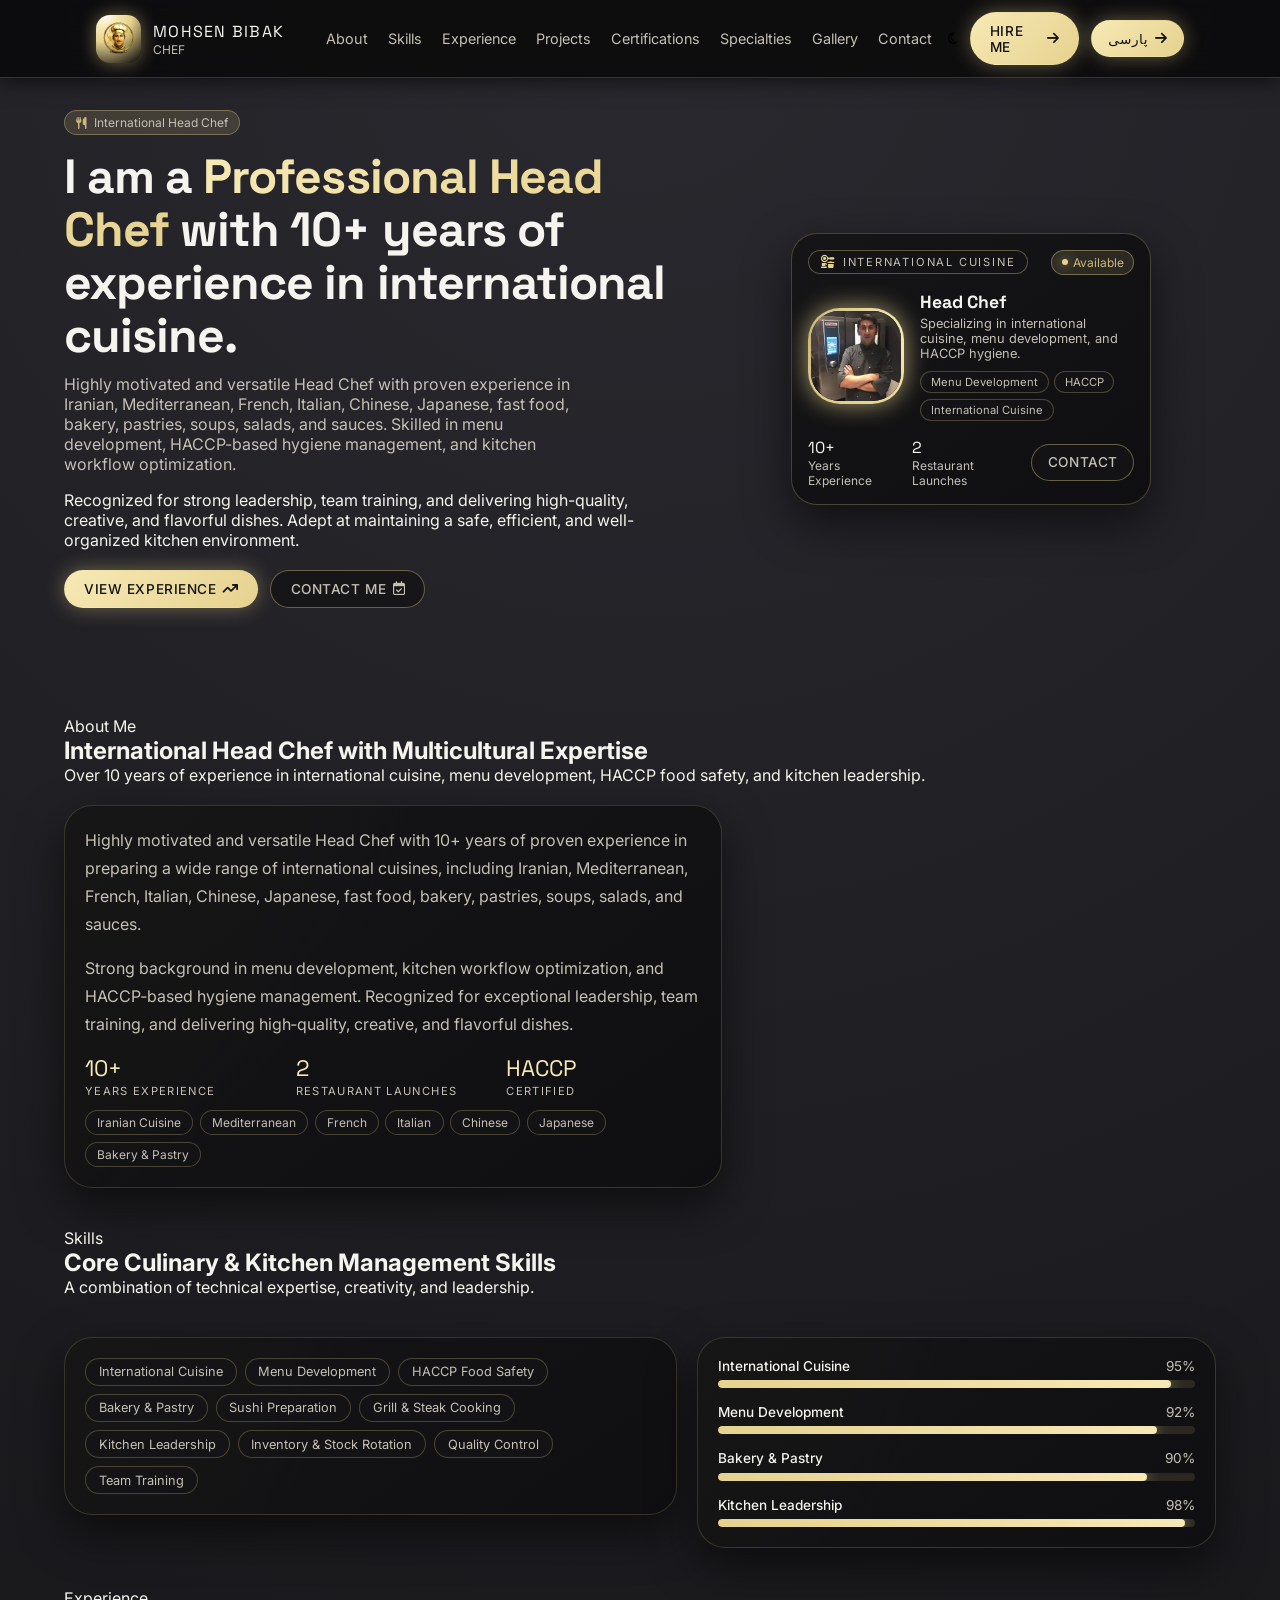
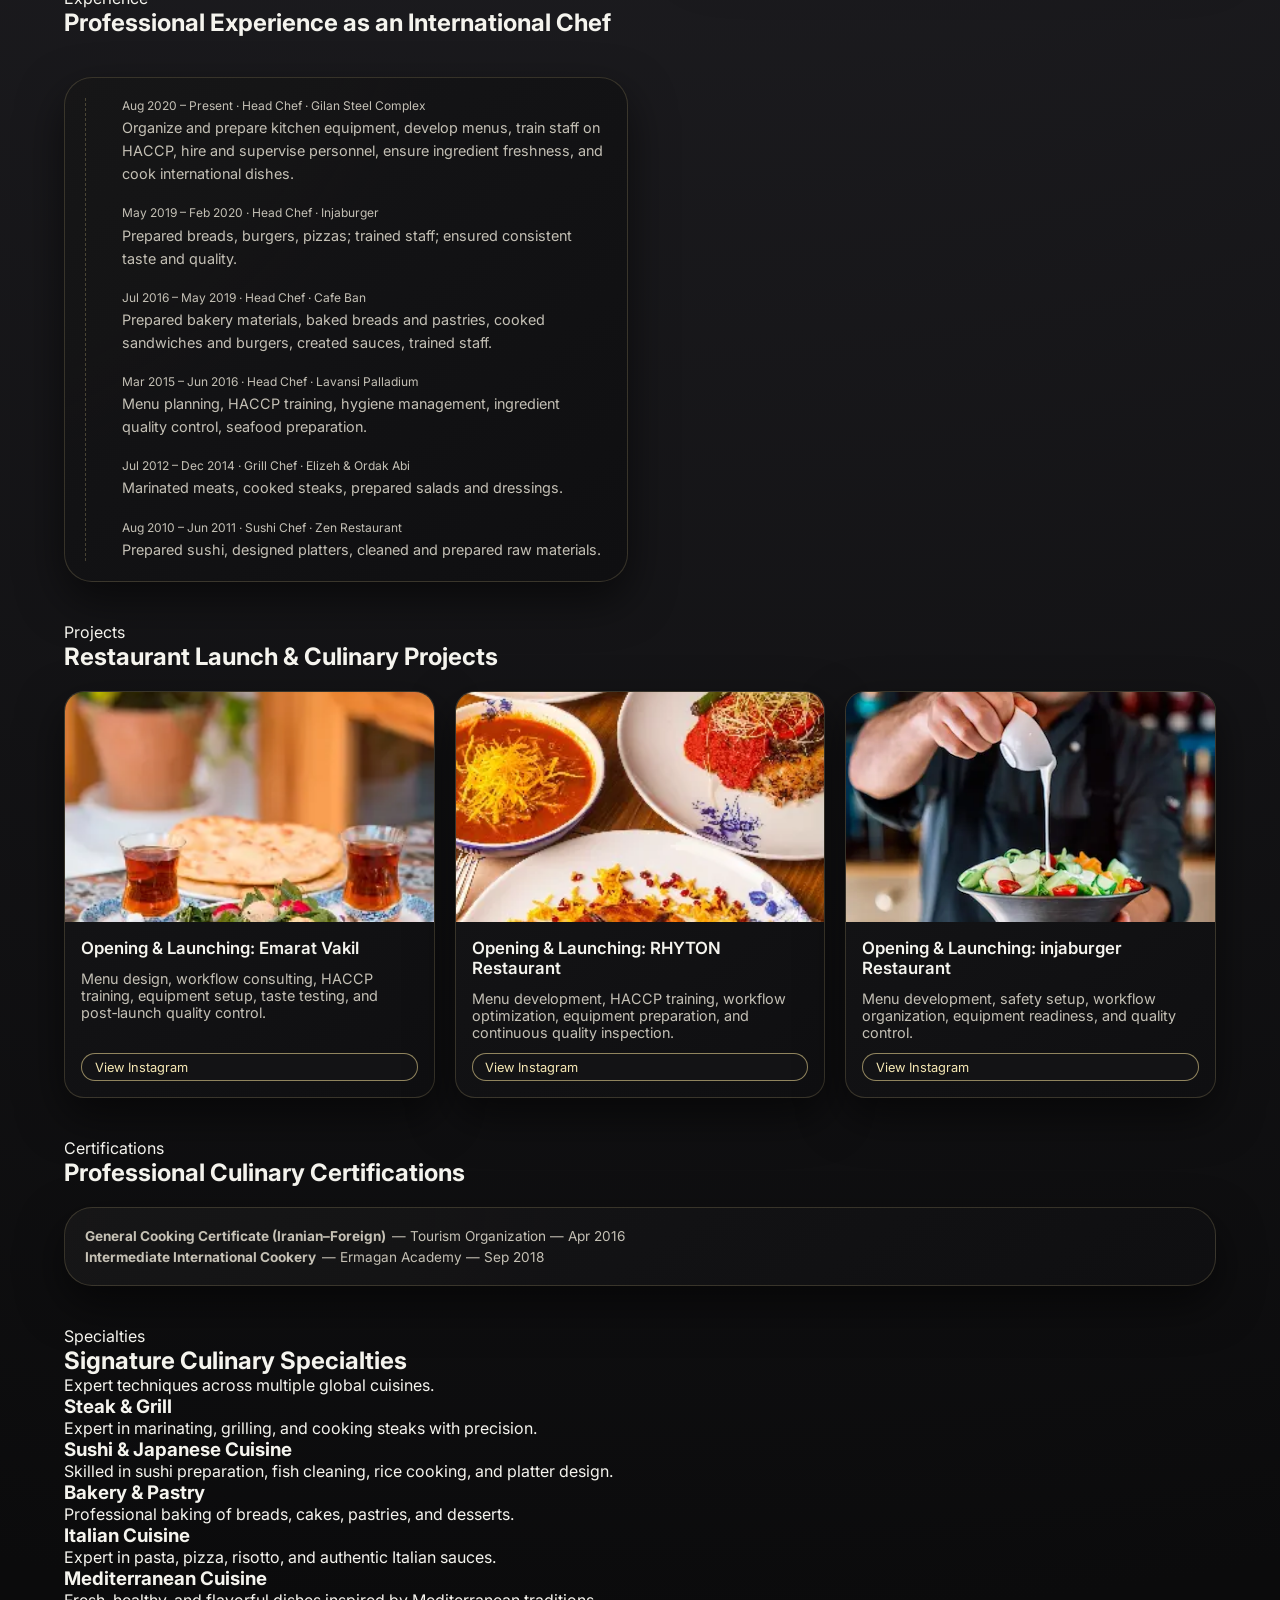
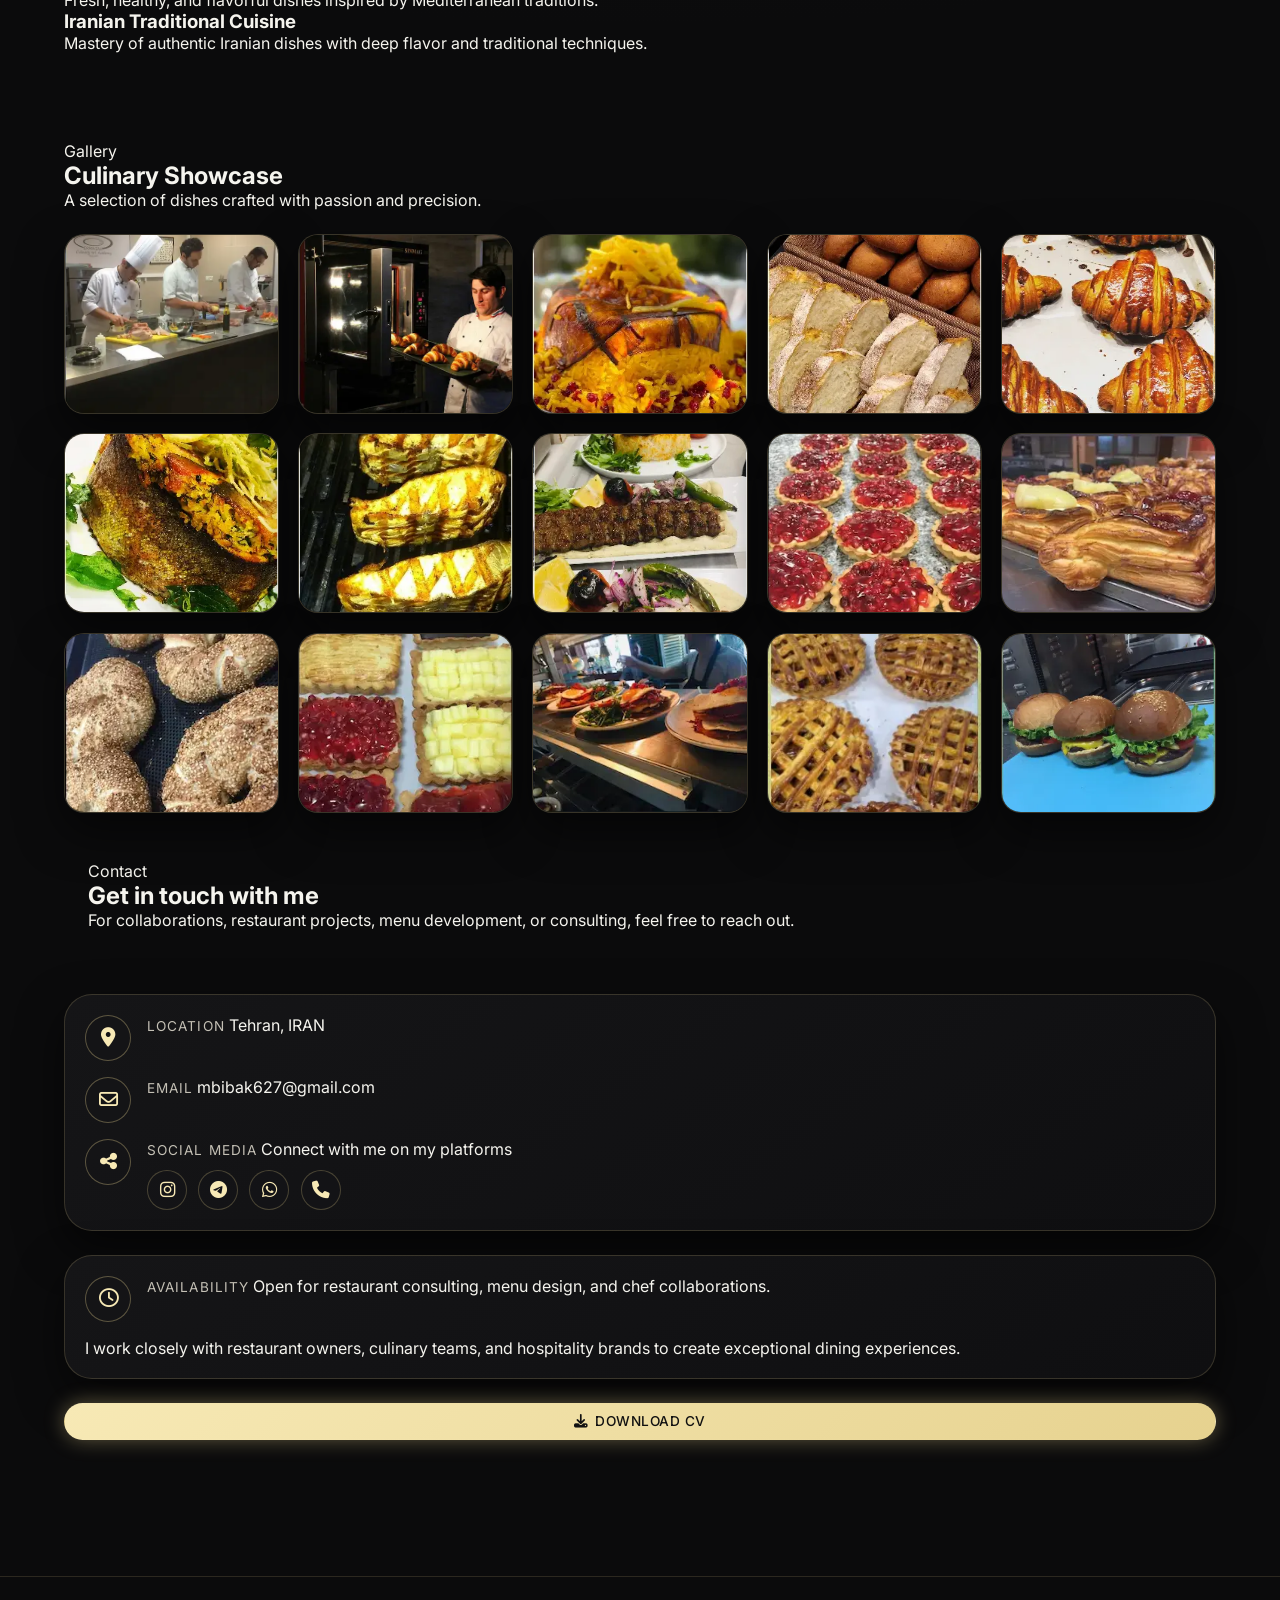
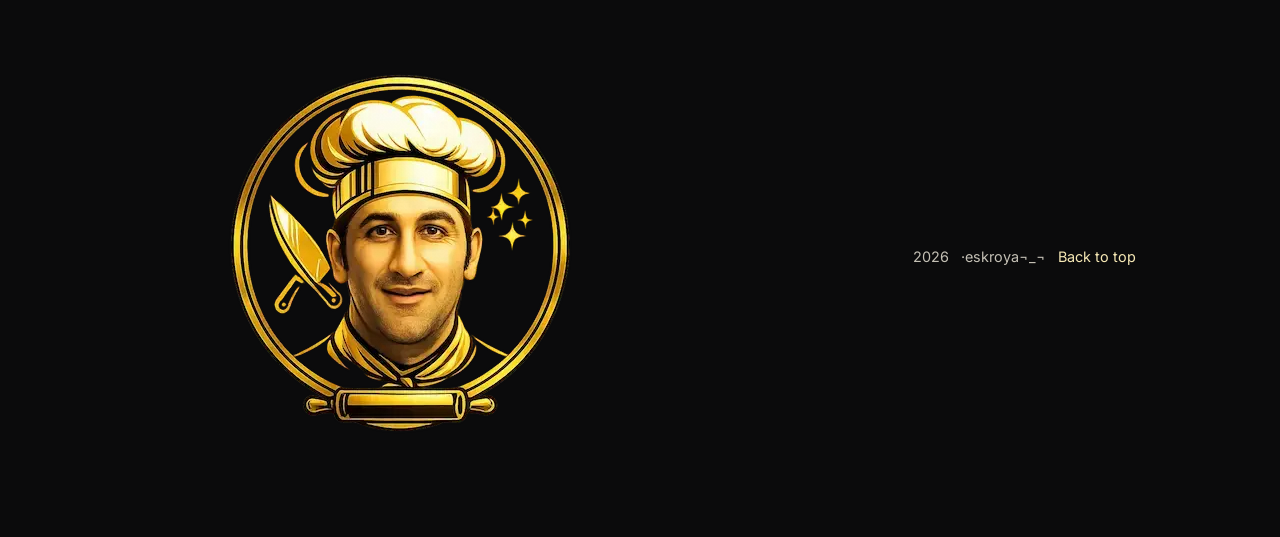
==== commit b6d8ac71: "Update index.html" ====
--- a/index.html
+++ b/index.html
@@ -2,7 +2,7 @@
 <html lang="en">
 <head>
 <meta charset="UTF-8" />
-<link rel="icon" type="image/png" href="assets/p11.png">
+<link rel="icon" type="image/png" href="favicon.png">
 <title>CHEF MOHSEN BIBAK</title>
 
 <meta name="viewport" content="width=device-width, initial-scale=1" />
@@ -440,6 +440,20 @@
           <a href="https://instagram.com/rhytonrestaurant?igshid=YmMyMTA2M2Y=" target="_blank" class="project-btn primary">View Instagram</a>
         </div>
       </article>
+      
+      <article class="project-card">
+        <div class="project-media">
+          <img src="assets/inja.webp" alt="Project Image">
+        </div>
+        <div class="project-body">
+          <h3 class="project-title">Opening & Launching: injaburger Restaurant</h3>
+          <p class="project-desc">
+            Menu development, safety setup, workflow organization, equipment readiness, and quality control.
+          </p>
+          <a href="https://www.instagram.com/injaburger?utm_source=ig_web_button_share_sheet&igsh=ZDNlZDc0MzIxNw==" target="_blank" class="project-btn primary">View Instagram</a>
+        </div>
+      </article>
+
 
     </div>
   </div>
@@ -537,22 +551,22 @@
       <p class="section-subtitle">A selection of dishes crafted with passion and precision.</p>
     </div>
 
-  <div class="gallery-grid reveal-stagger">
-  <img src="assets/p13.webp" loading="lazy" class="gallery-img" alt="Dish">
-  <img src="assets/p5.webp" loading="lazy" class="gallery-img" alt="Dish">
-  <img src="assets/p1.webp" loading="lazy" class="gallery-img" alt="Dish">
-  <img src="assets/p2.webp" loading="lazy" class="gallery-img" alt="Dish">
-  <img src="assets/p3.webp" loading="lazy" class="gallery-img" alt="Dish">
-  <img src="assets/p4.webp" loading="lazy" class="gallery-img" alt="Dish">
-  <img src="assets/p6.webp" loading="lazy" class="gallery-img" alt="Dish">
-  <img src="assets/p7.webp" loading="lazy" class="gallery-img" alt="Dish">
-  <img src="assets/p14.webp" loading="lazy" class="gallery-img" alt="Dish">
-  <img src="assets/p16.webp" loading="lazy" class="gallery-img" alt="Dish">
-  <img src="assets/p17.webp" loading="lazy" class="gallery-img" alt="Dish">
-  <img src="assets/p18.webp" loading="lazy" class="gallery-img" alt="Dish">
-  <img src="assets/p19.webp" loading="lazy" class="gallery-img" alt="Dish">
-  <img src="assets/p20.webp" loading="lazy" class="gallery-img" alt="Dish">
-  <img src="assets/p21.webp" loading="lazy" class="gallery-img" alt="Dish">
+  <div class="gallery-grid ">
+  <img src="assets/p13.webp" loading="lazy" class="gallery-img"width="300" height="200" alt="Dish">
+  <img src="assets/p5.webp" loading="lazy" class="gallery-img" width="300" height="200"alt="Dish">
+  <img src="assets/p1.webp" loading="lazy" class="gallery-img" width="300" height="200"alt="Dish">
+  <img src="assets/p2.webp" loading="lazy" class="gallery-img" width="300" height="200"alt="Dish">
+  <img src="assets/p3.webp" loading="lazy" class="gallery-img" width="300" height="200"alt="Dish">
+  <img src="assets/p4.webp" loading="lazy" class="gallery-img"width="300" height="200" alt="Dish">
+  <img src="assets/p6.webp" loading="lazy" class="gallery-img"width="300" height="200" alt="Dish">
+  <img src="assets/p7.webp" loading="lazy" class="gallery-img"width="300" height="200" alt="Dish">
+  <img src="assets/p14.webp" loading="lazy" class="gallery-img"width="300" height="200" alt="Dish">
+  <img src="assets/p16.webp" loading="lazy" class="gallery-img" width="300" height="200"alt="Dish">
+  <img src="assets/p17.webp" loading="lazy" class="gallery-img" width="300" height="200"alt="Dish">
+  <img src="assets/p18.webp" loading="lazy" class="gallery-img" width="300" height="200"alt="Dish">
+  <img src="assets/p19.webp" loading="lazy" class="gallery-img" width="300" height="200"alt="Dish">
+  <img src="assets/p20.webp" loading="lazy" class="gallery-img" width="300" height="200"alt="Dish">
+  <img src="assets/p21.webp" loading="lazy" class="gallery-img" width="300" height="200"alt="Dish">
 </div>
 
 
--- a/index.css
+++ b/index.css
@@ -1744,3 +1744,11 @@
 }
 
 
+@media (max-width: 768px) {
+  .gallery-img {
+    height: 150px;
+    transform: none !important;
+    filter: none !important;
+    box-shadow: var(--shadow-soft);
+  }
+}
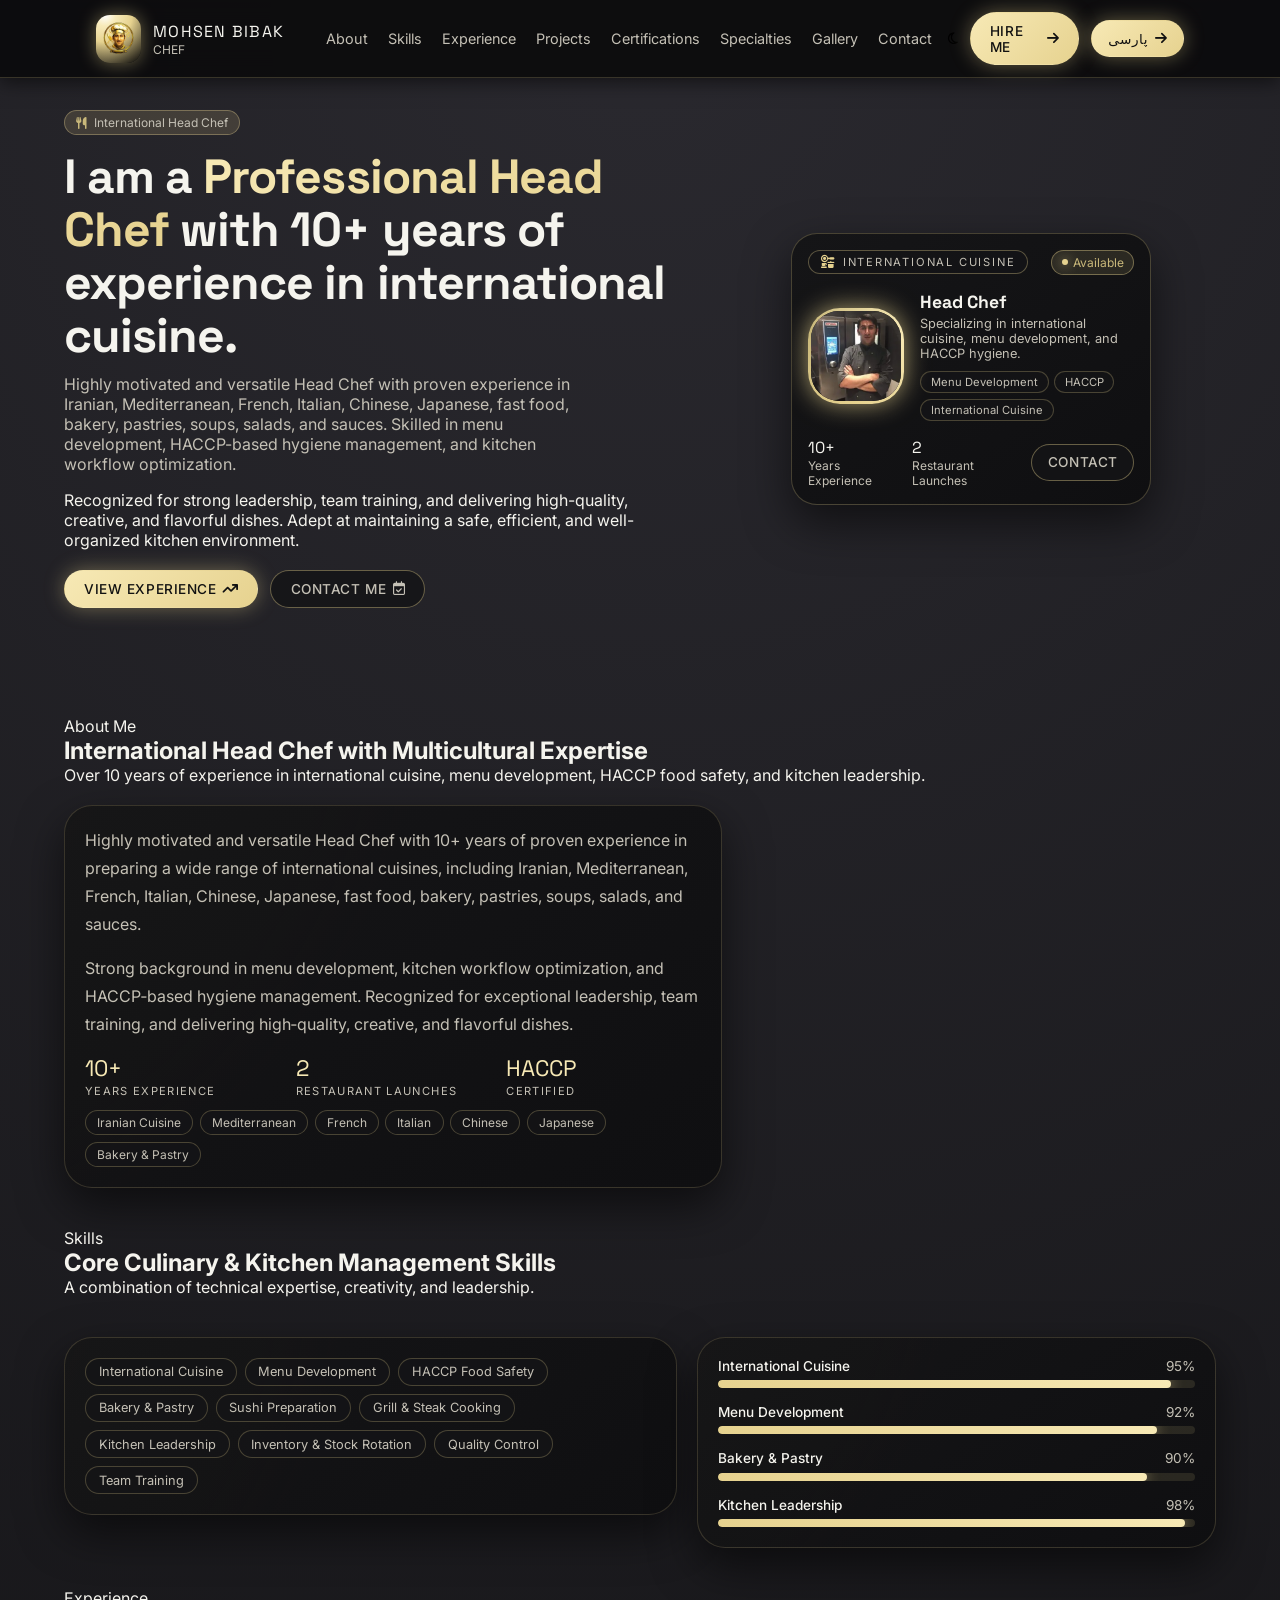
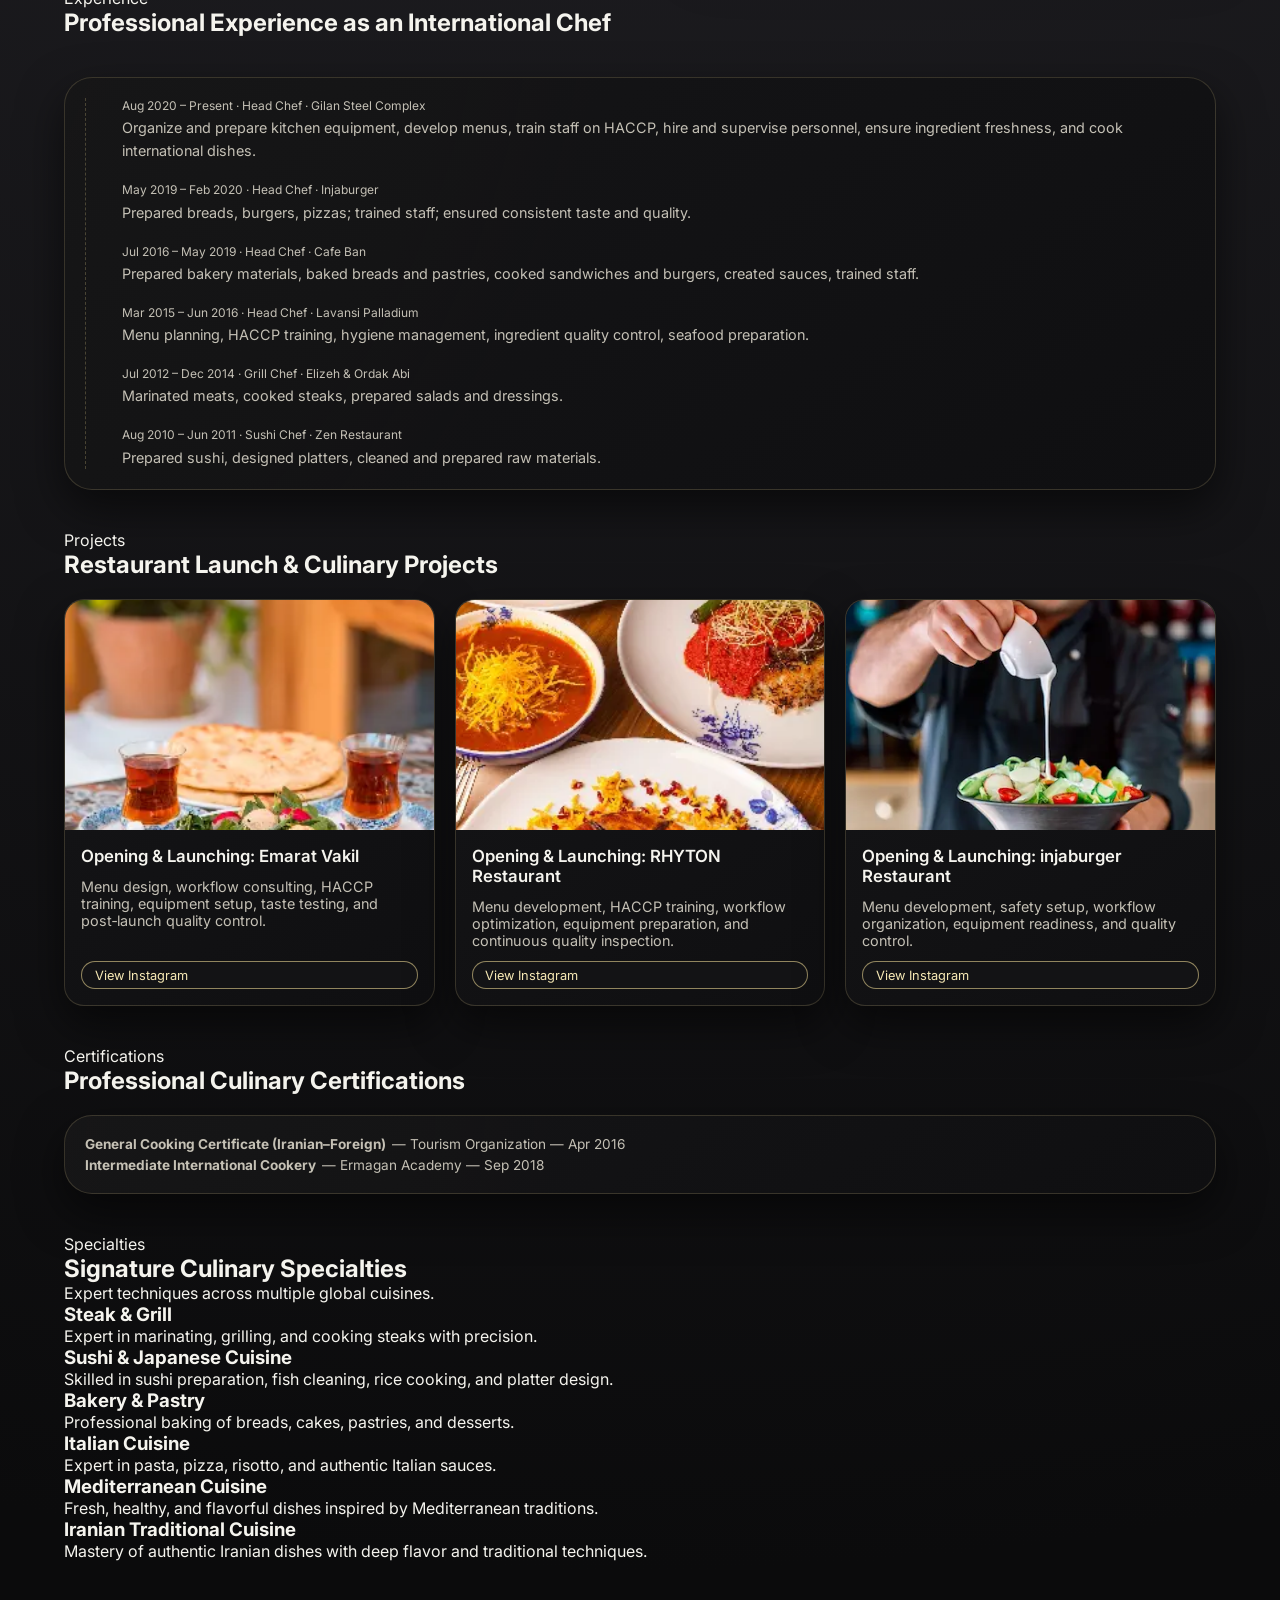
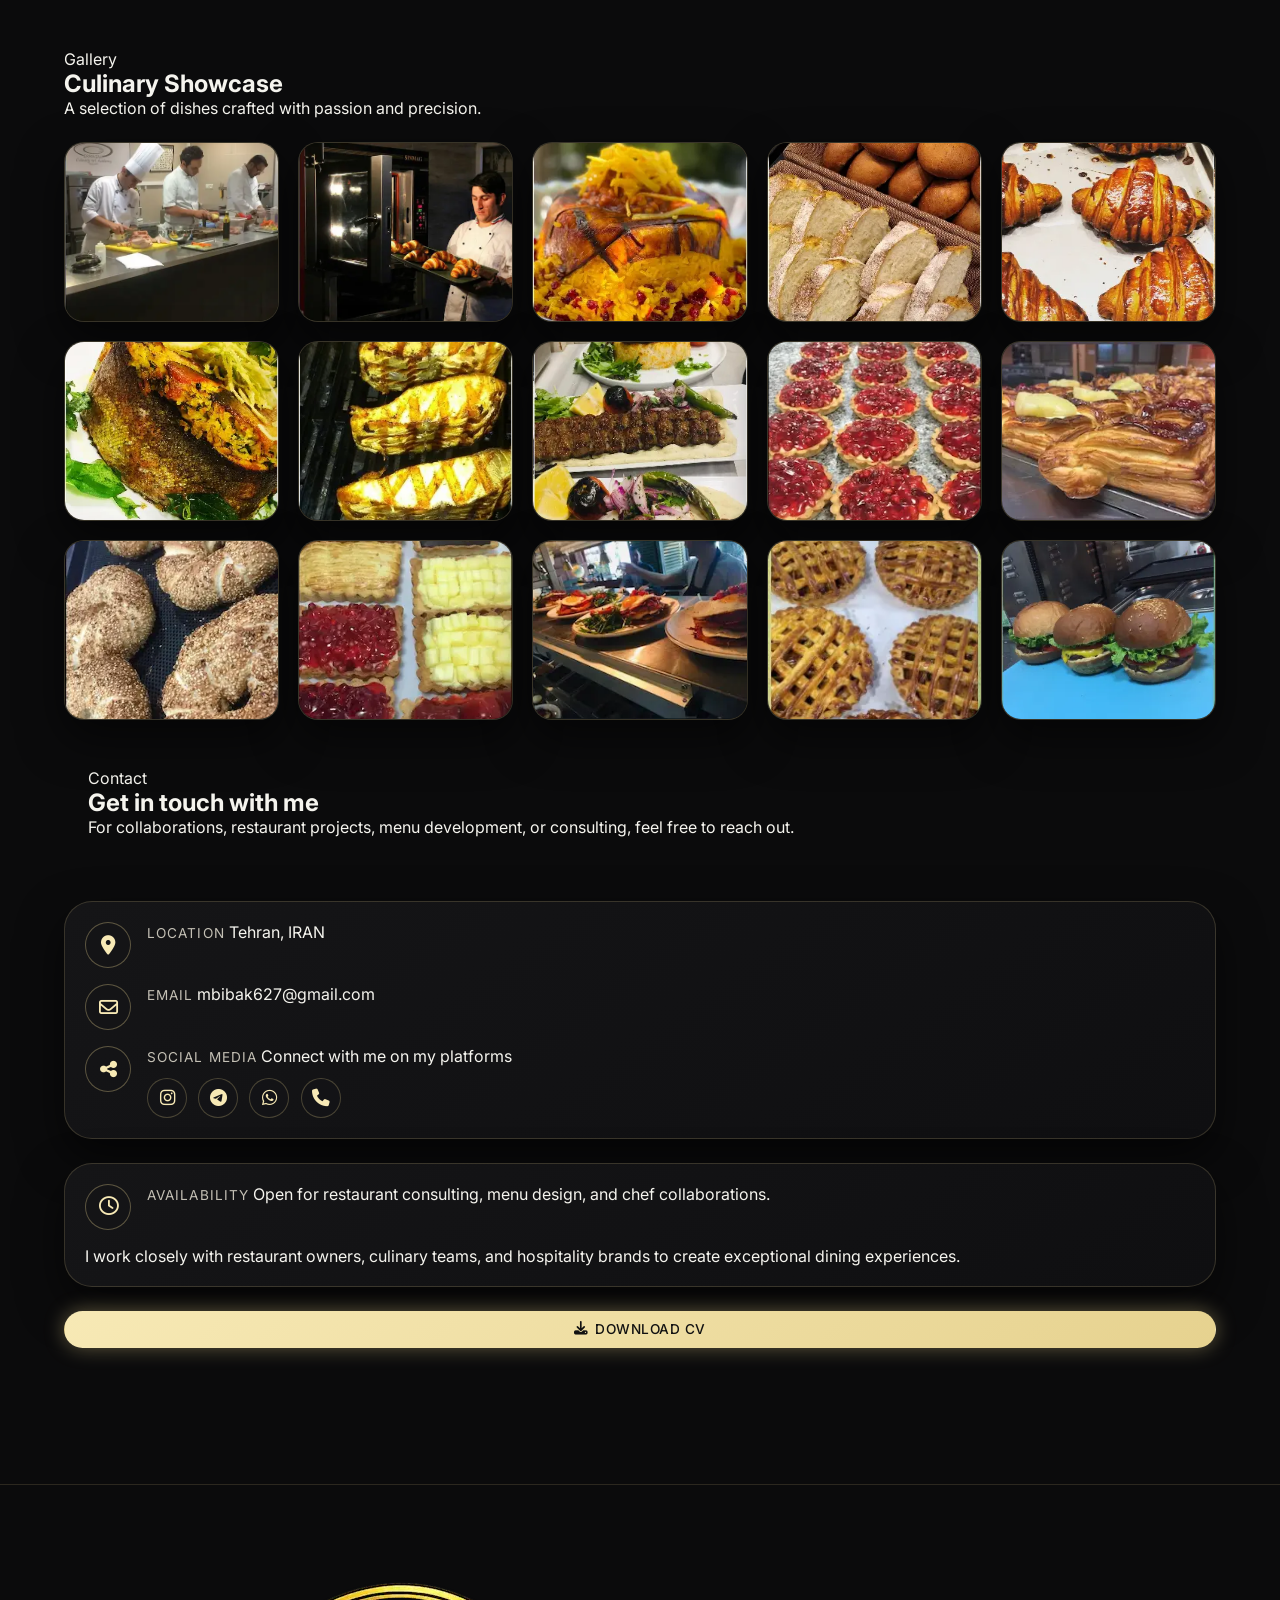
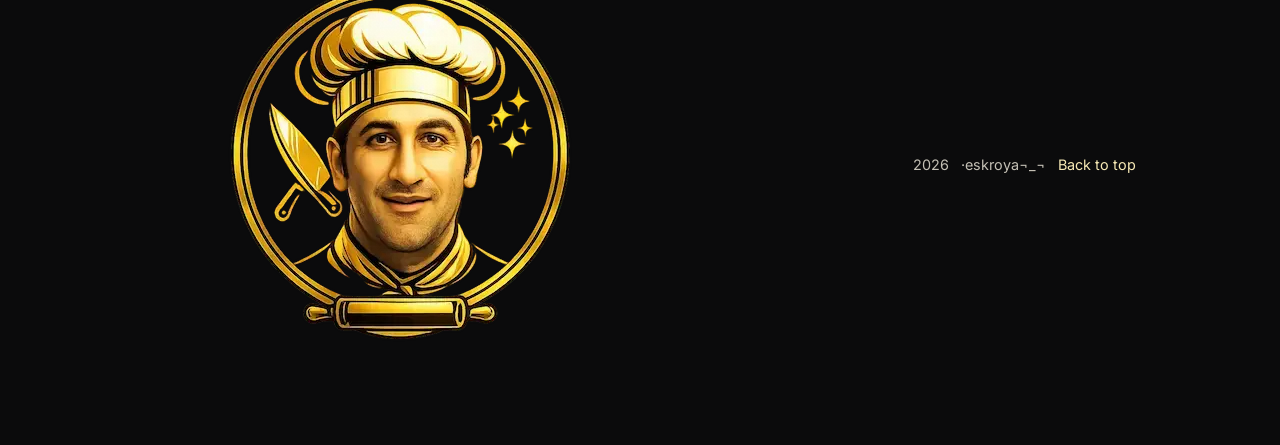
==== commit 2e04495f: "Update index.html" ====
--- a/index.html
+++ b/index.html
@@ -1,4 +1,3 @@
-
 <html lang="en">
 <head>
 <meta charset="UTF-8" />
--- a/index.css
+++ b/index.css
@@ -1007,8 +1007,7 @@
 
 @media (min-width: 900px) {
   .experience-layout {
-    grid-template-columns: minmax(0, 1.1fr) minmax(0, 1.1fr);
-    align-items: start;
+    grid-template-columns: 1fr;
   }
 }
 
@@ -1085,6 +1084,8 @@
   box-shadow: var(--shadow-soft);
   position: relative;
   overflow: hidden;
+    width: 100%;
+  max-width: 100%;
 }
 
 .experience-highlight::before {
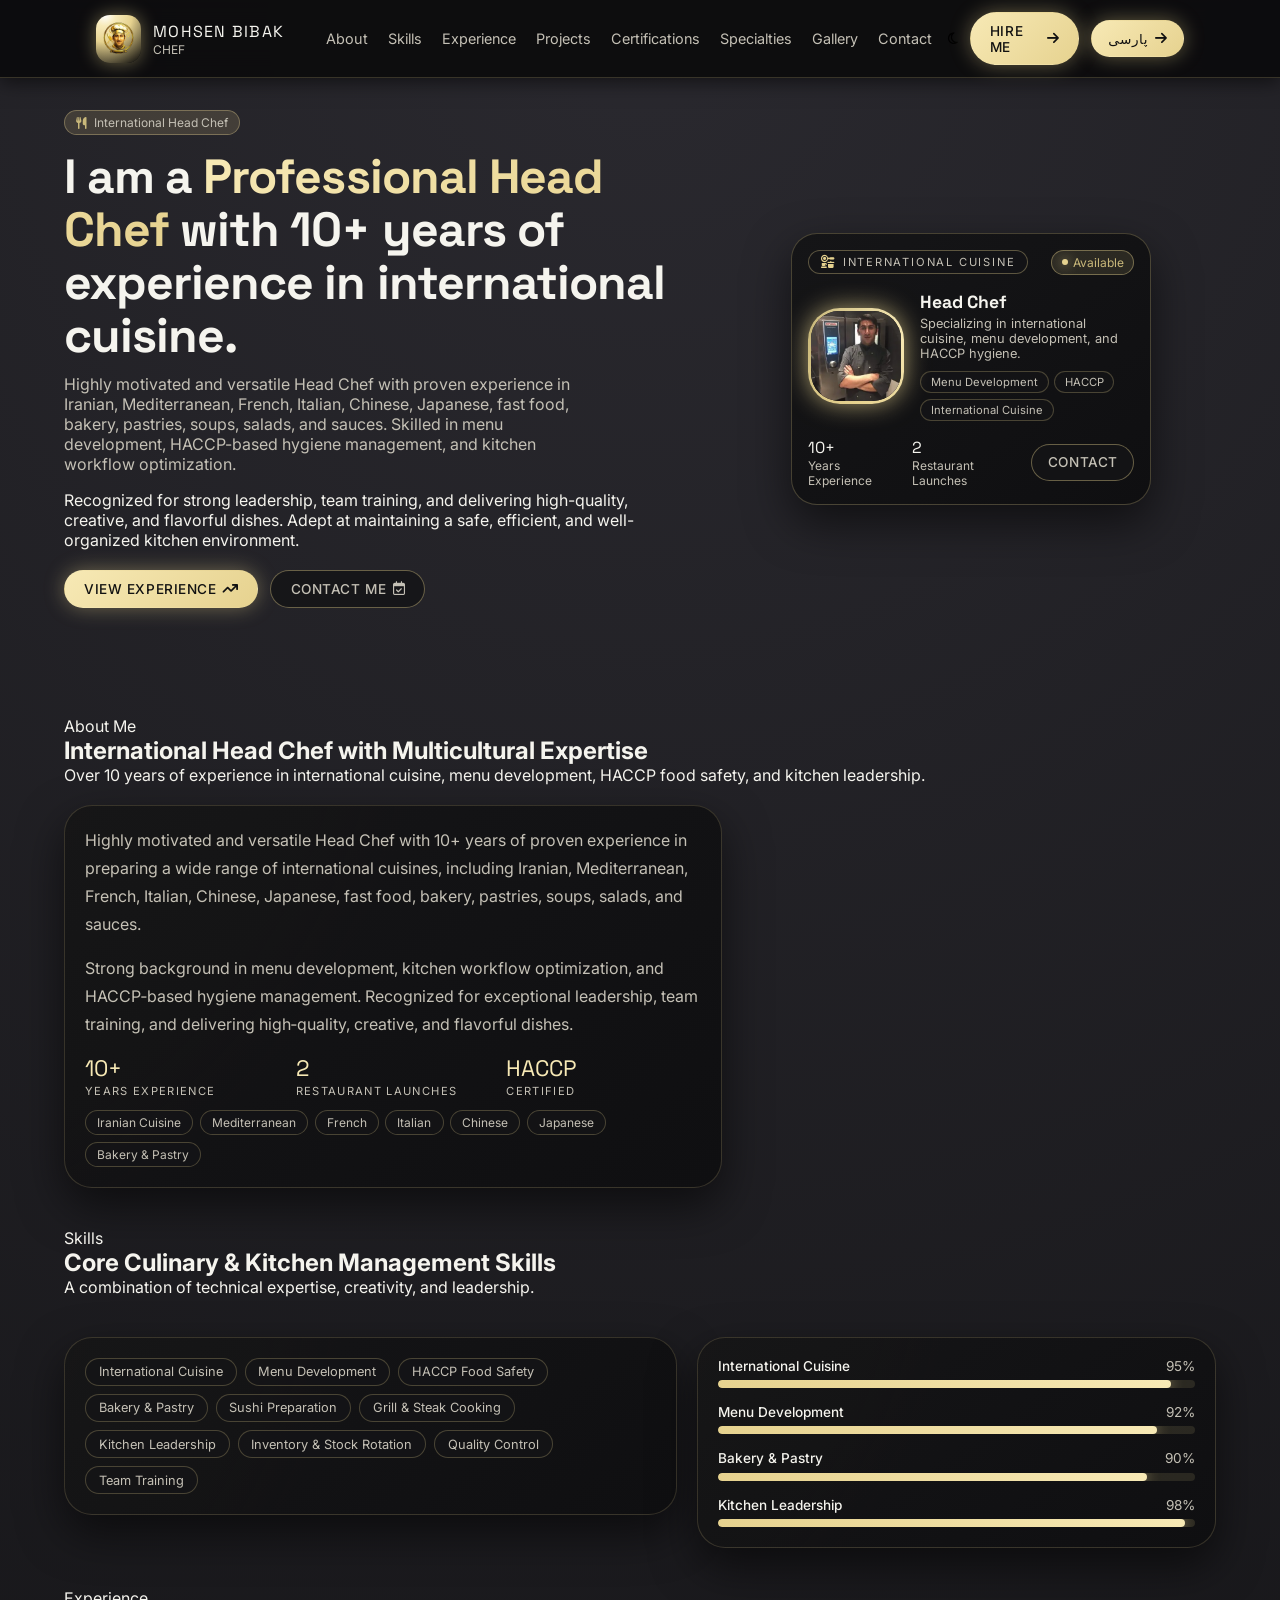
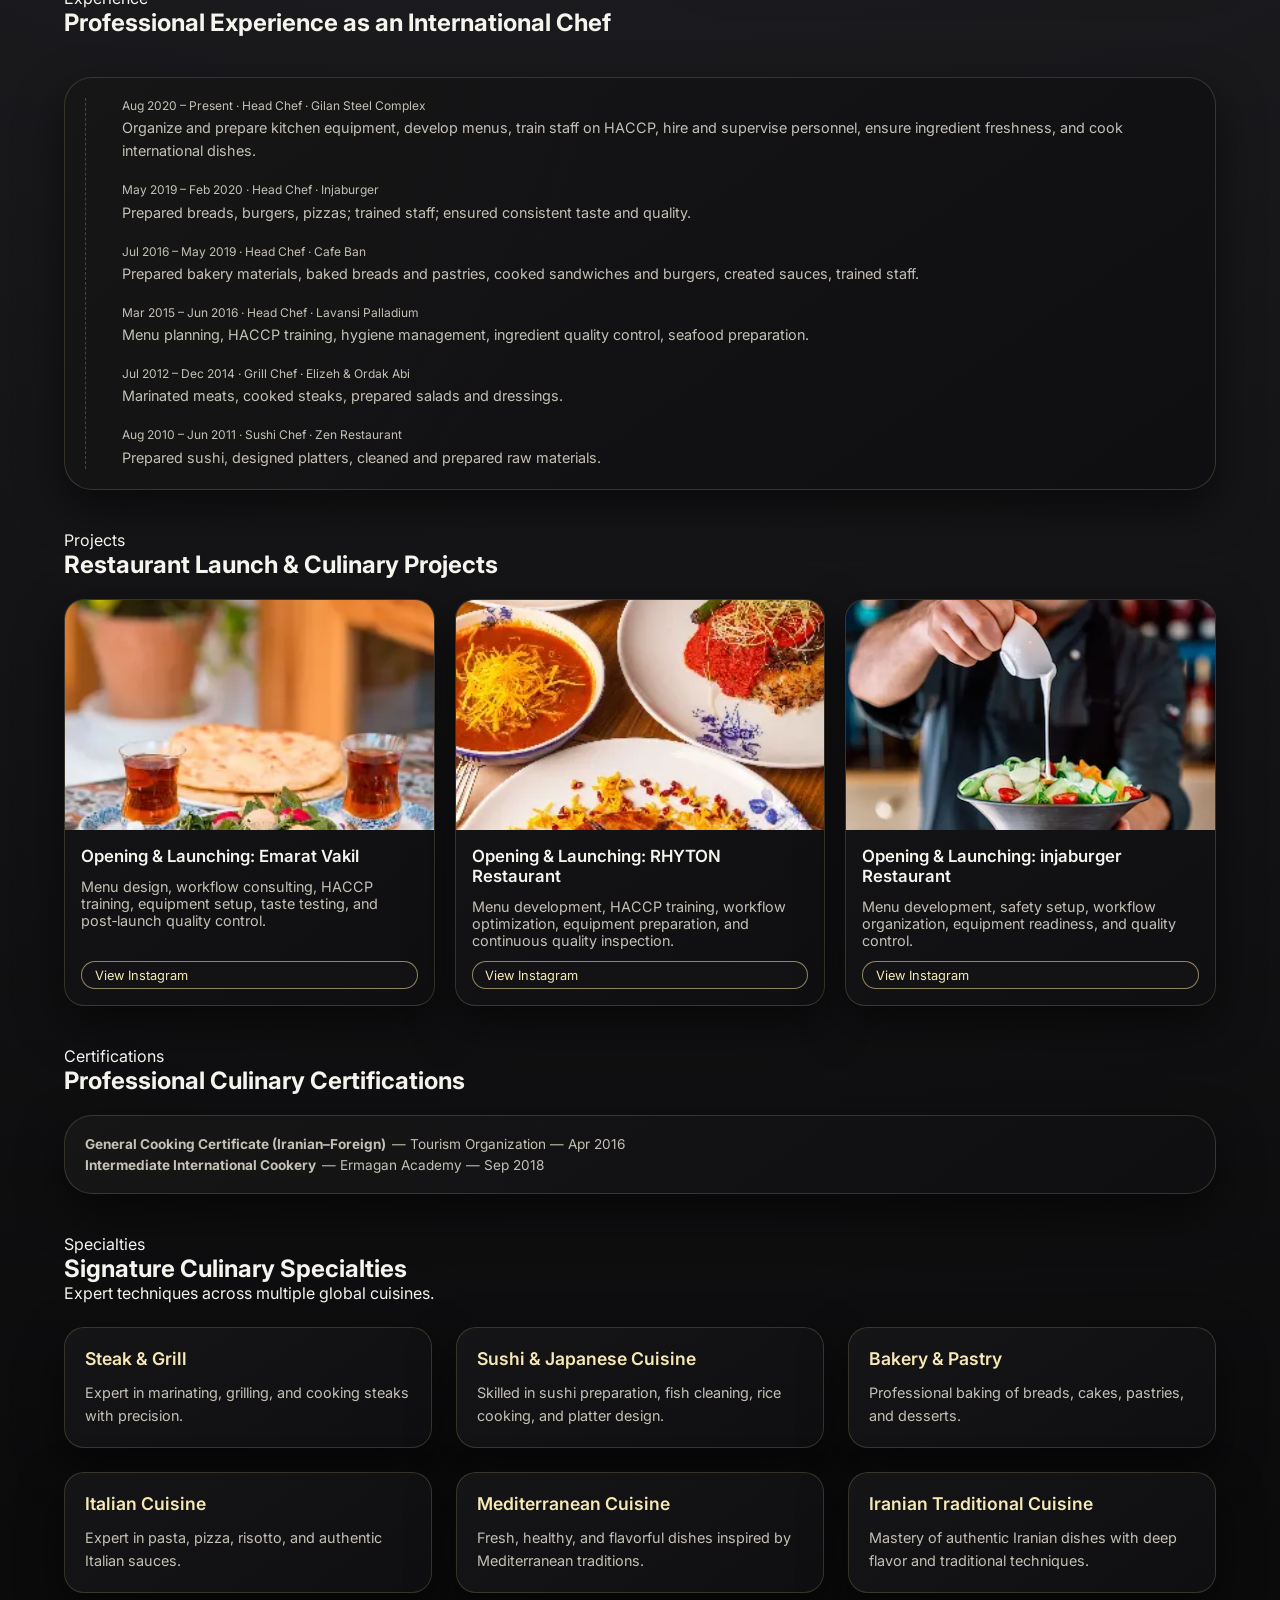
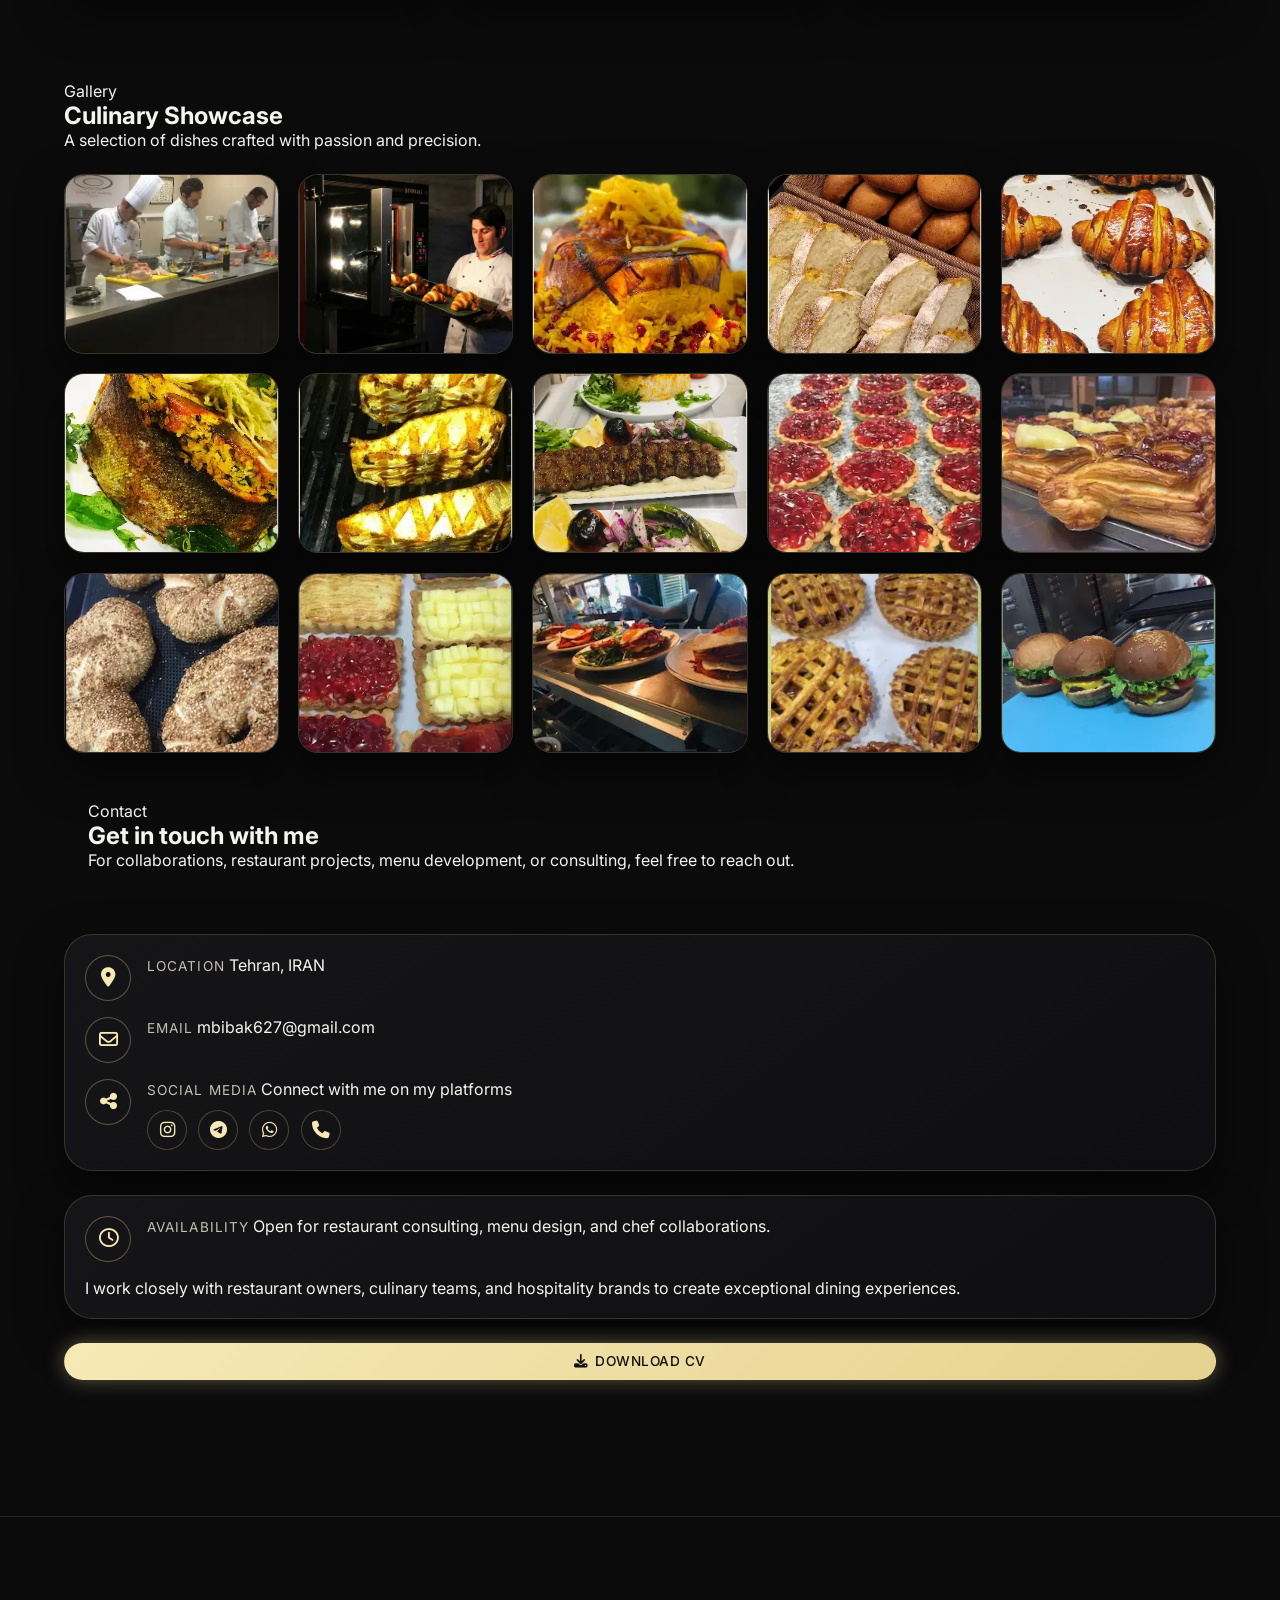
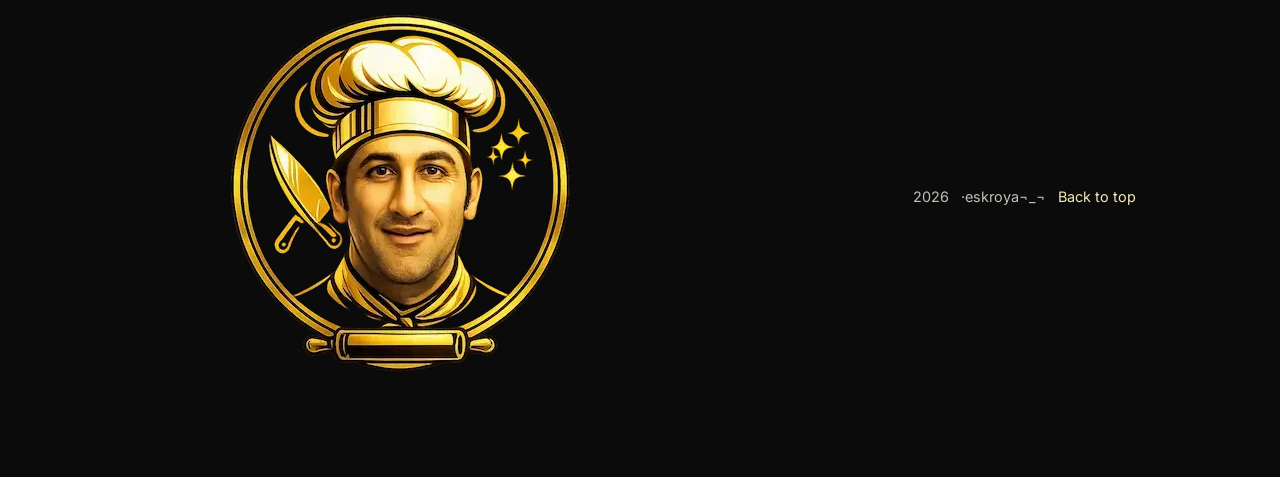
==== commit e5576549: "Update index.html" ====
--- a/index.html
+++ b/index.html
@@ -501,32 +501,32 @@
 
     <div class="specialties-grid">
 
-      <div class="specialty-card">
+      <div class="specialty-card reveal">
         <h3>Steak & Grill</h3>
         <p>Expert in marinating, grilling, and cooking steaks with precision.</p>
       </div>
 
-      <div class="specialty-card">
+      <div class="specialty-card reveal">
         <h3>Sushi & Japanese Cuisine</h3>
         <p>Skilled in sushi preparation, fish cleaning, rice cooking, and platter design.</p>
       </div>
 
-      <div class="specialty-card">
+      <div class="specialty-card reveal">
         <h3>Bakery & Pastry</h3>
         <p>Professional baking of breads, cakes, pastries, and desserts.</p>
       </div>
 
-      <div class="specialty-card">
+      <div class="specialty-card reveal">
         <h3>Italian Cuisine</h3>
         <p>Expert in pasta, pizza, risotto, and authentic Italian sauces.</p>
       </div>
 
-      <div class="specialty-card">
+      <div class="specialty-card reveal">
         <h3>Mediterranean Cuisine</h3>
         <p>Fresh, healthy, and flavorful dishes inspired by Mediterranean traditions.</p>
       </div>
 
-      <div class="specialty-card">
+      <div class="specialty-card reveal">
         <h3>Iranian Traditional Cuisine</h3>
         <p>Mastery of authentic Iranian dishes with deep flavor and traditional techniques.</p>
       </div>
--- a/index.css
+++ b/index.css
@@ -1340,6 +1340,60 @@
   margin-top: 0.2rem;
 }
 
+/* ============================
+   SPECIALTIES — CHEF METALLIC
+============================= */
+
+.specialties-grid {
+  display: grid;
+  gap: var(--space-6);
+  margin-top: var(--space-6);
+}
+
+@media (min-width: 900px) {
+  .specialties-grid {
+    grid-template-columns: repeat(3, minmax(0, 1fr));
+  }
+}
+
+.specialty-card {
+  border-radius: var(--radius-md);
+  background: linear-gradient(145deg, #151517, #0f0f11);
+  border: 1px solid rgba(230, 210, 143, 0.18);
+  box-shadow: var(--shadow-soft);
+  padding: var(--space-5);
+  display: flex;
+  flex-direction: column;
+  gap: var(--space-3);
+  transition: transform var(--transition-slow), 
+              box-shadow var(--transition-slow), 
+              border-color var(--transition-slow);
+  width: 100%;
+}
+
+.specialty-card:hover {
+  transform: translateY(-6px) scale(1.01);
+  border-color: rgba(230, 210, 143, 0.5);
+  box-shadow: 0 26px 60px rgba(0, 0, 0, 0.9);
+}
+
+.specialty-card h3 {
+  font-size: 1.1rem;
+  font-weight: 600;
+  color: var(--accent-strong);
+}
+
+.specialty-card p {
+  font-size: 0.9rem;
+  color: var(--text-soft);
+  line-height: 1.6;
+}
+
+
+
+
+
+
 
 /* ============================
    CONTACT — CHEF METALLIC COLD
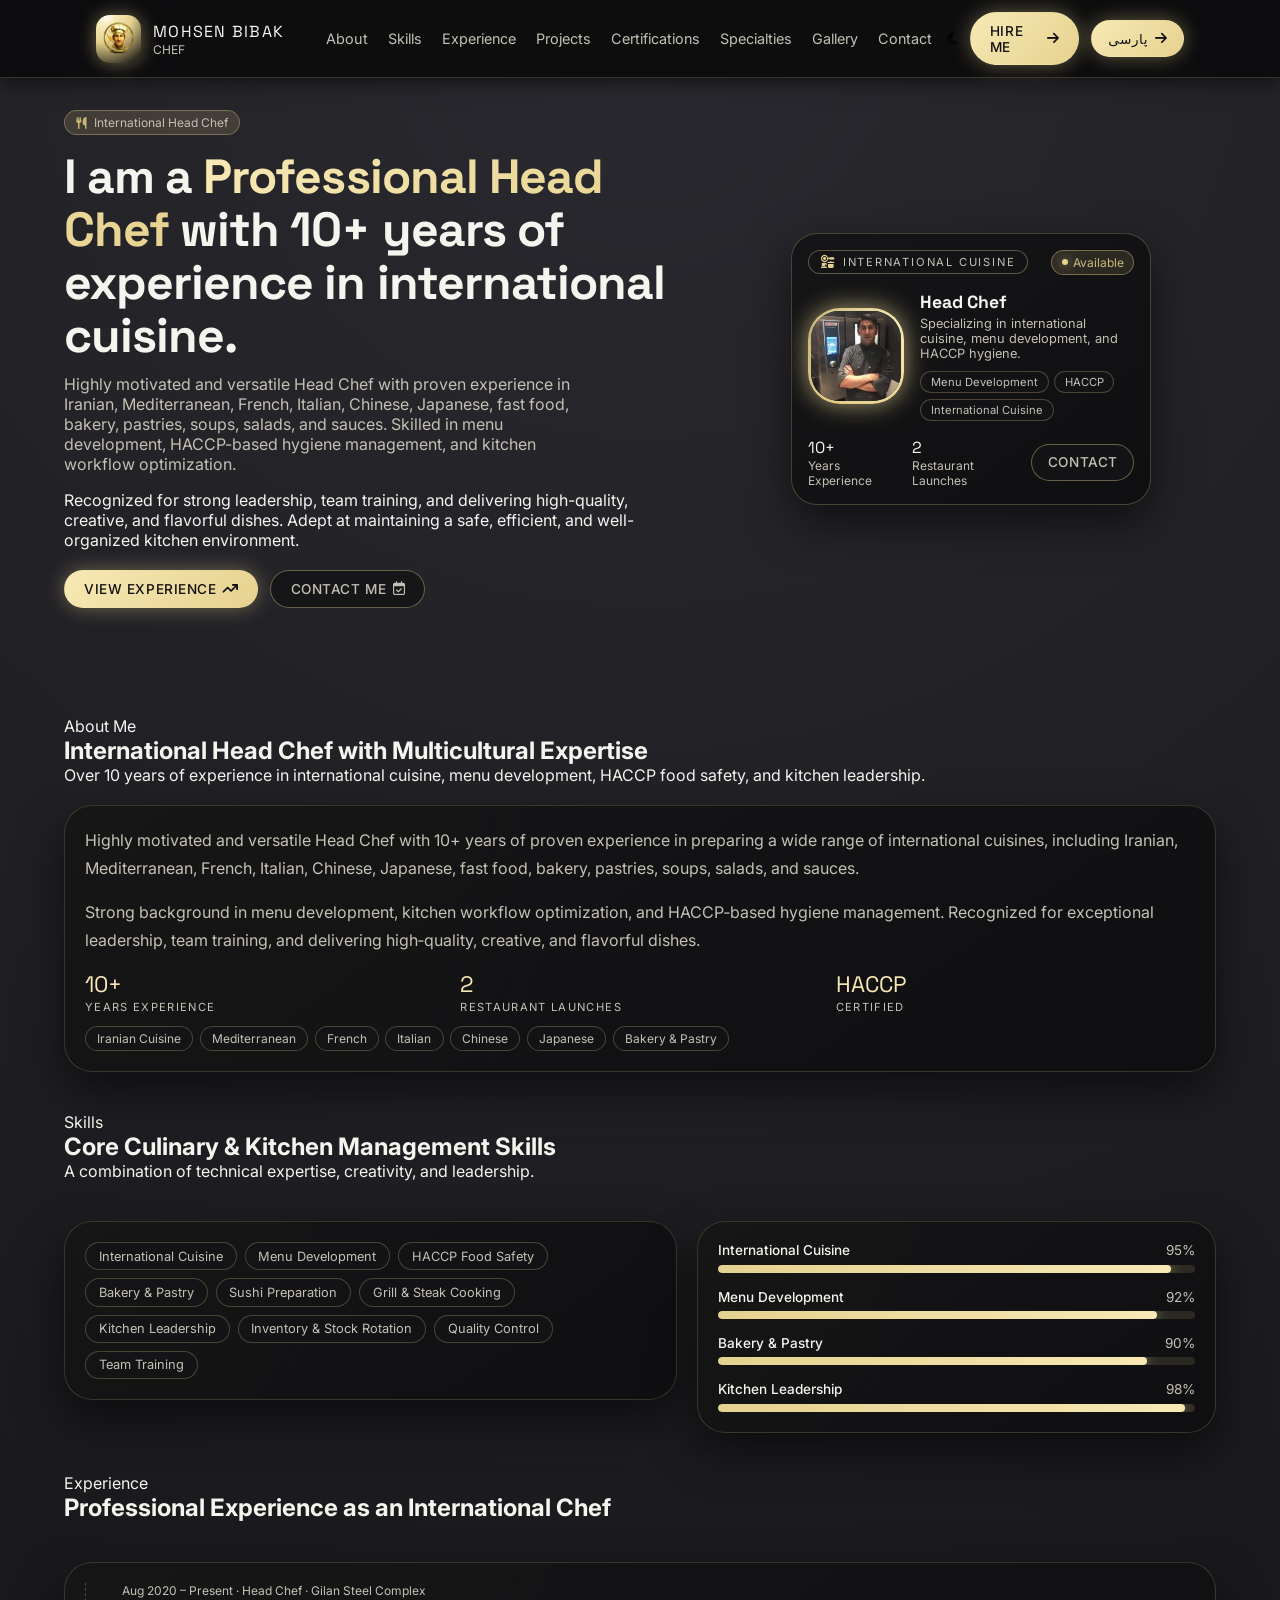
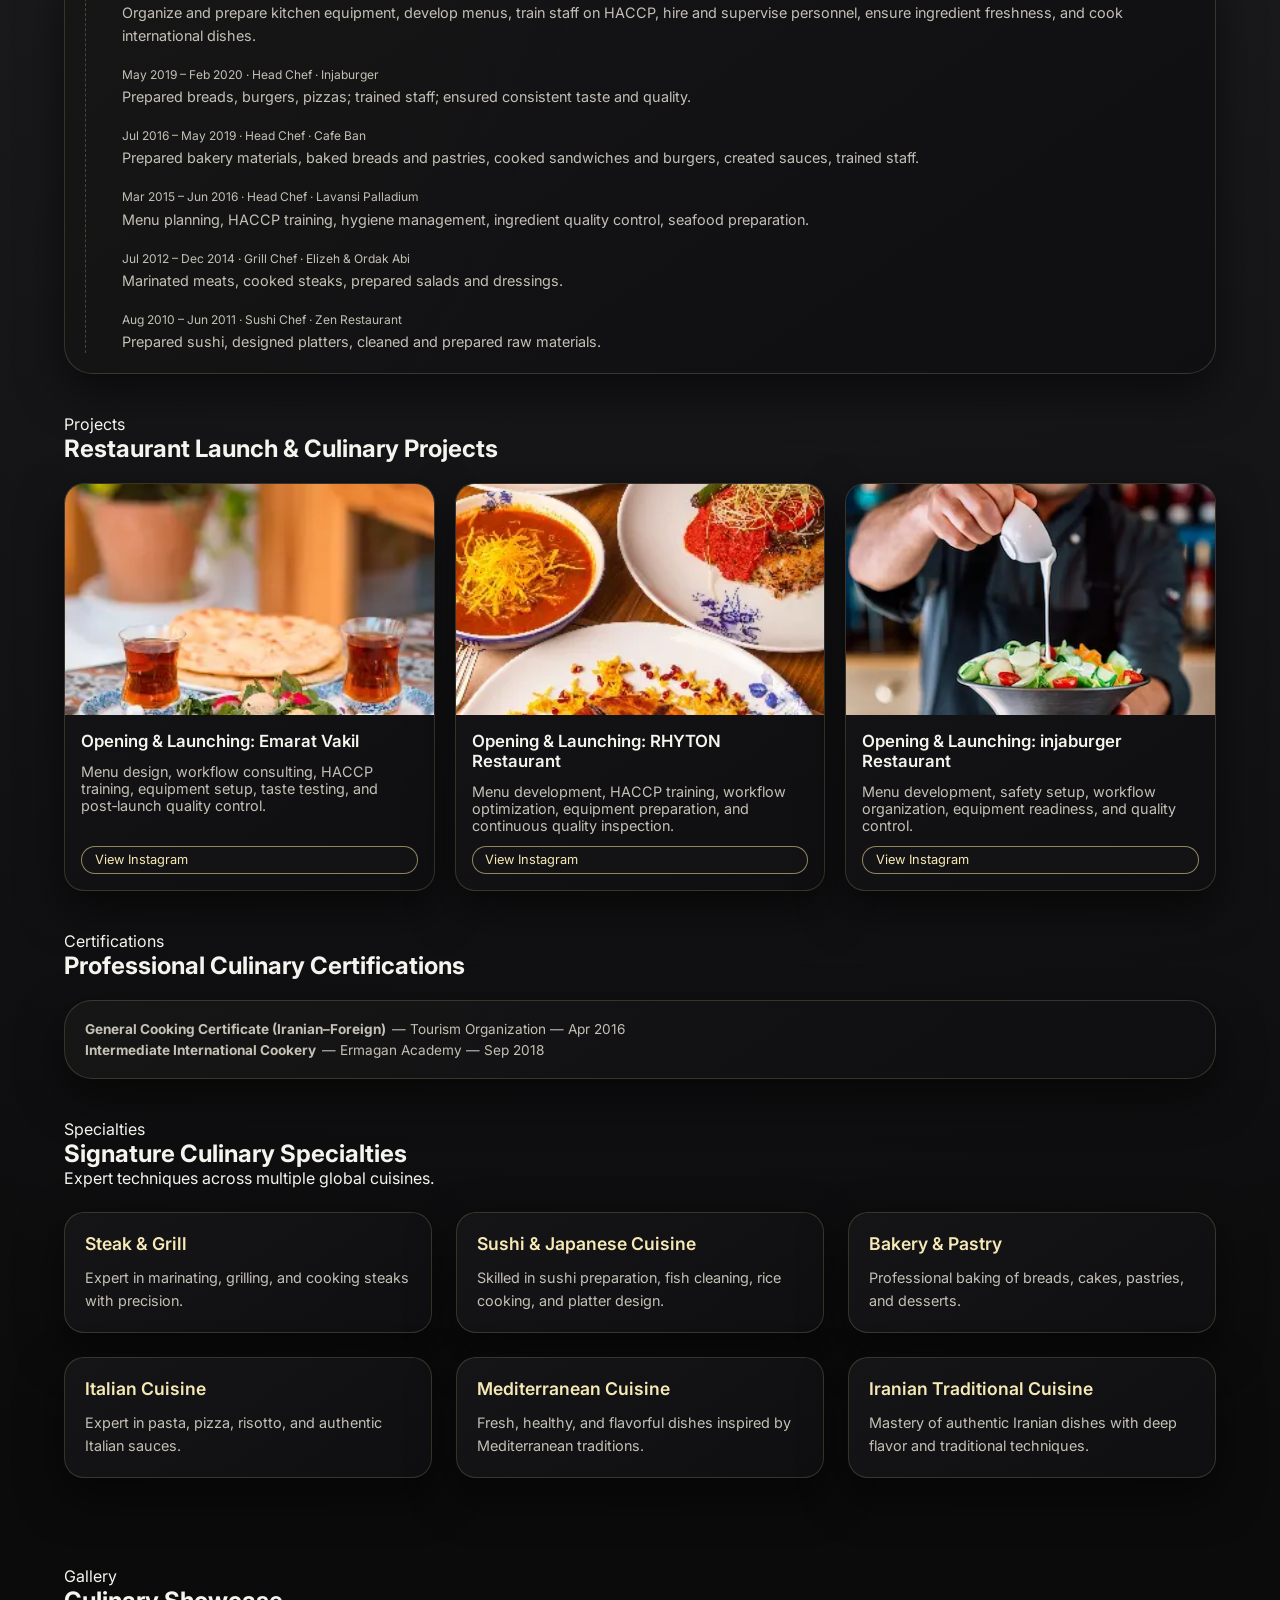
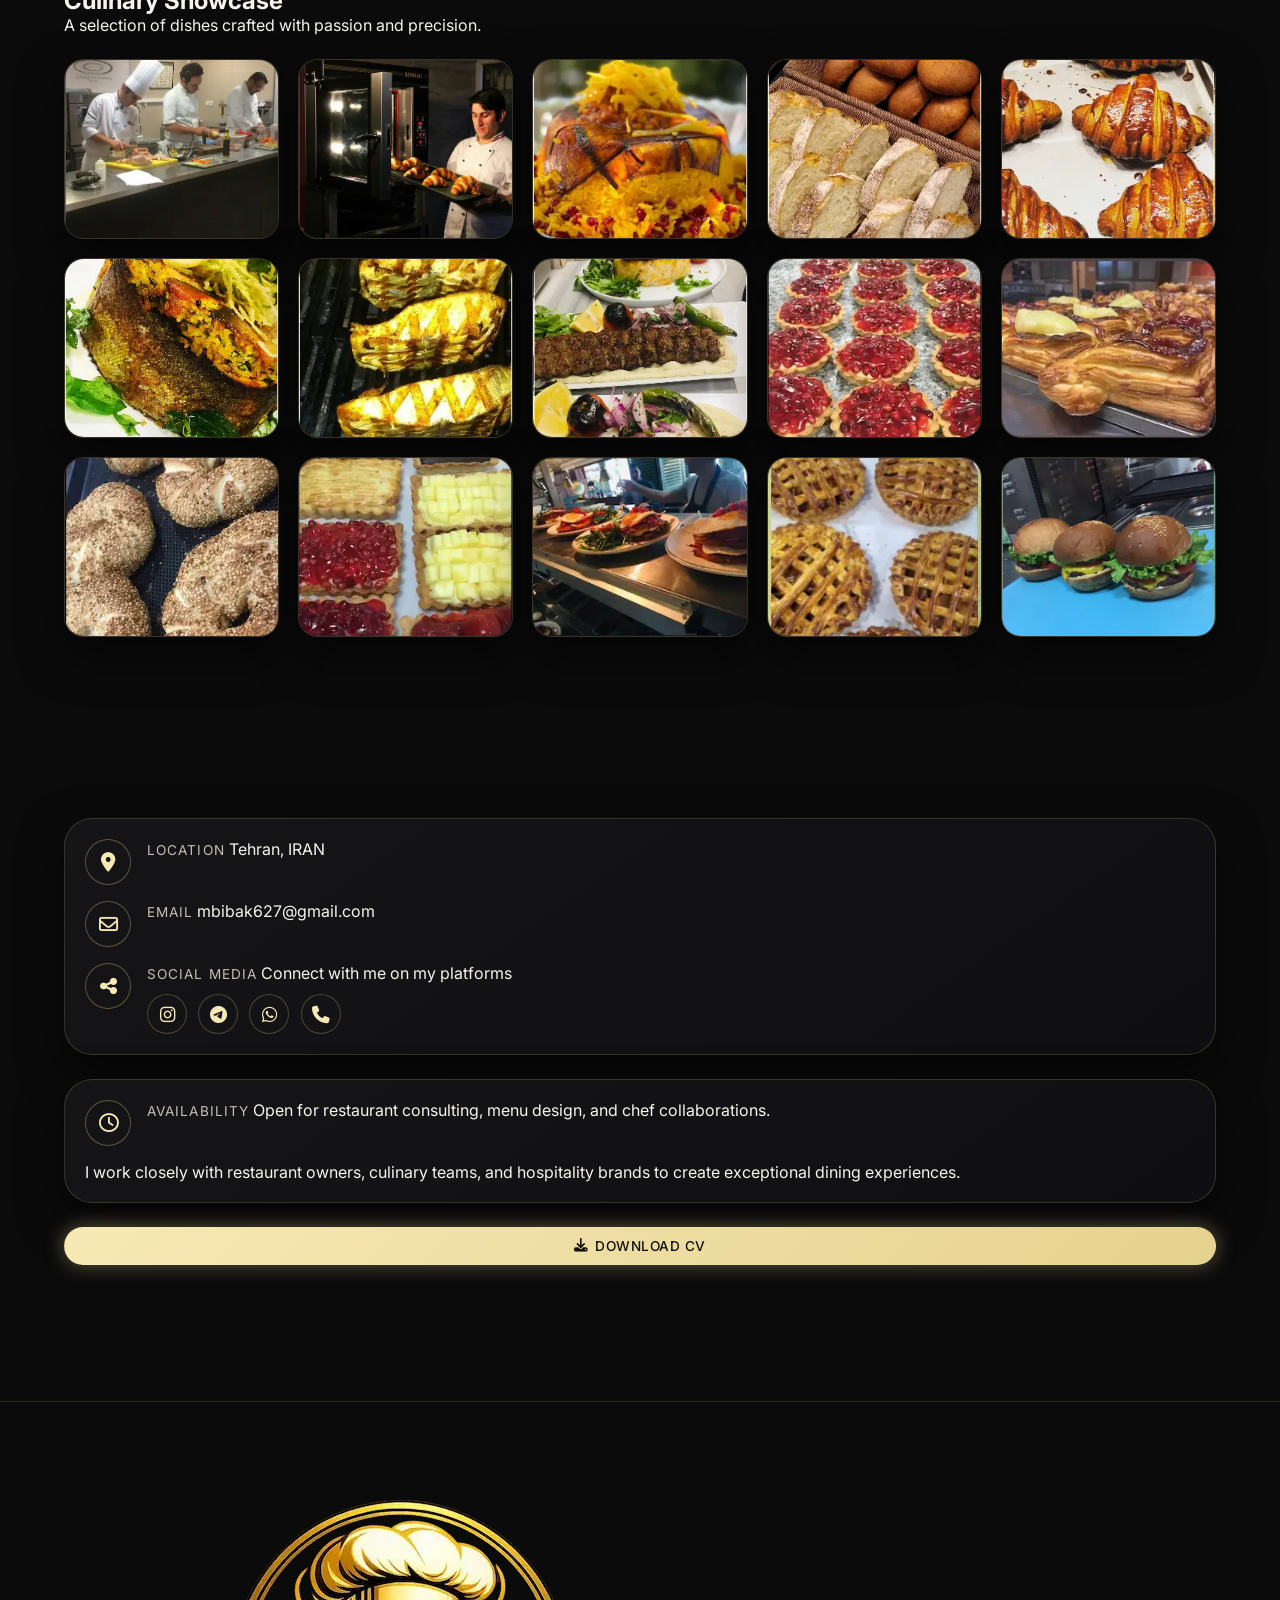
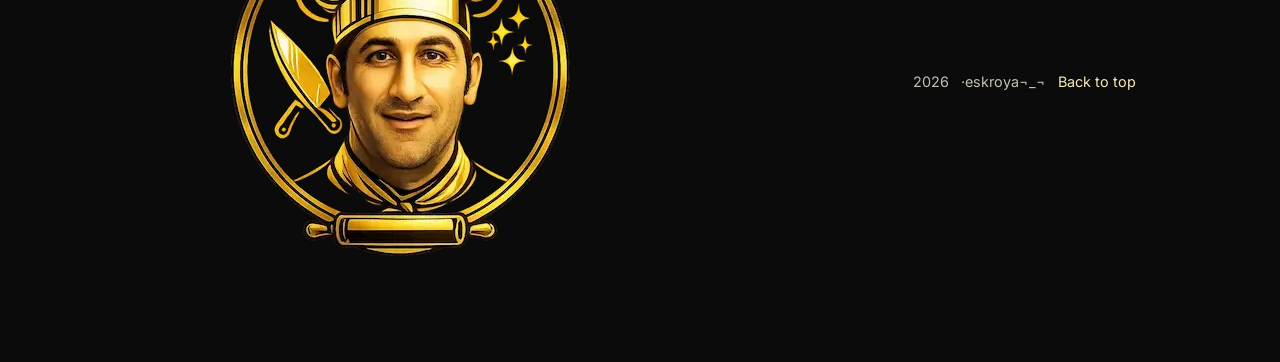
==== commit 2caf7d6e: "Update index.html" ====
--- a/index.html
+++ b/index.html
@@ -20,7 +20,7 @@
     <!-- Brand --><!DOCTYPE html>
    <a href="#top" class="brand">
   <div class="brand-mark">
-   <img src="assets/p10.webp" alt="Project Image">
+   <img src="assets/p10.webp"  alt="Project Image">
   </div>
   <div class="brand-text">
     <span class="brand-name">Mohsen Bibak</span>
@@ -150,7 +150,7 @@
             <div class="hero-avatar-wrap">
               <div class="hero-avatar-inner">
         <a href="assets/mohsen.webp" class="lightbox">
-  <img src="assets/mohsen.webp" alt="Chef Portrait">
+  <img src="assets/mohsen.webp" loading="lazy alt="Chef Portrait">
 </a>
 
 
@@ -705,7 +705,7 @@
 
     <div class="footer-brand">
       <div class="footer-logo">
-        <img src="assets/p10.webp" alt="Chef Mohsen Bibak Logo">
+        <img src="assets/p10.webp" loading="lazy alt="Chef Mohsen Bibak Logo">
       </div>
 
     </div>
--- a/index.css
+++ b/index.css
@@ -742,10 +742,10 @@
 
 @media (min-width: 900px) {
   .about-grid {
-    grid-template-columns: minmax(0, 1.4fr) minmax(0, 1fr);
-    align-items: start;
-  }
-}
+    grid-template-columns: 1fr;
+  }
+}
+
 
 .card {
   border-radius: var(--radius-lg);
@@ -756,6 +756,8 @@
   position: relative;
   overflow: hidden;
   margin-top: 20px;
+    width: 100%;
+  max-width: 100%;
 }
 
 .card::before {
